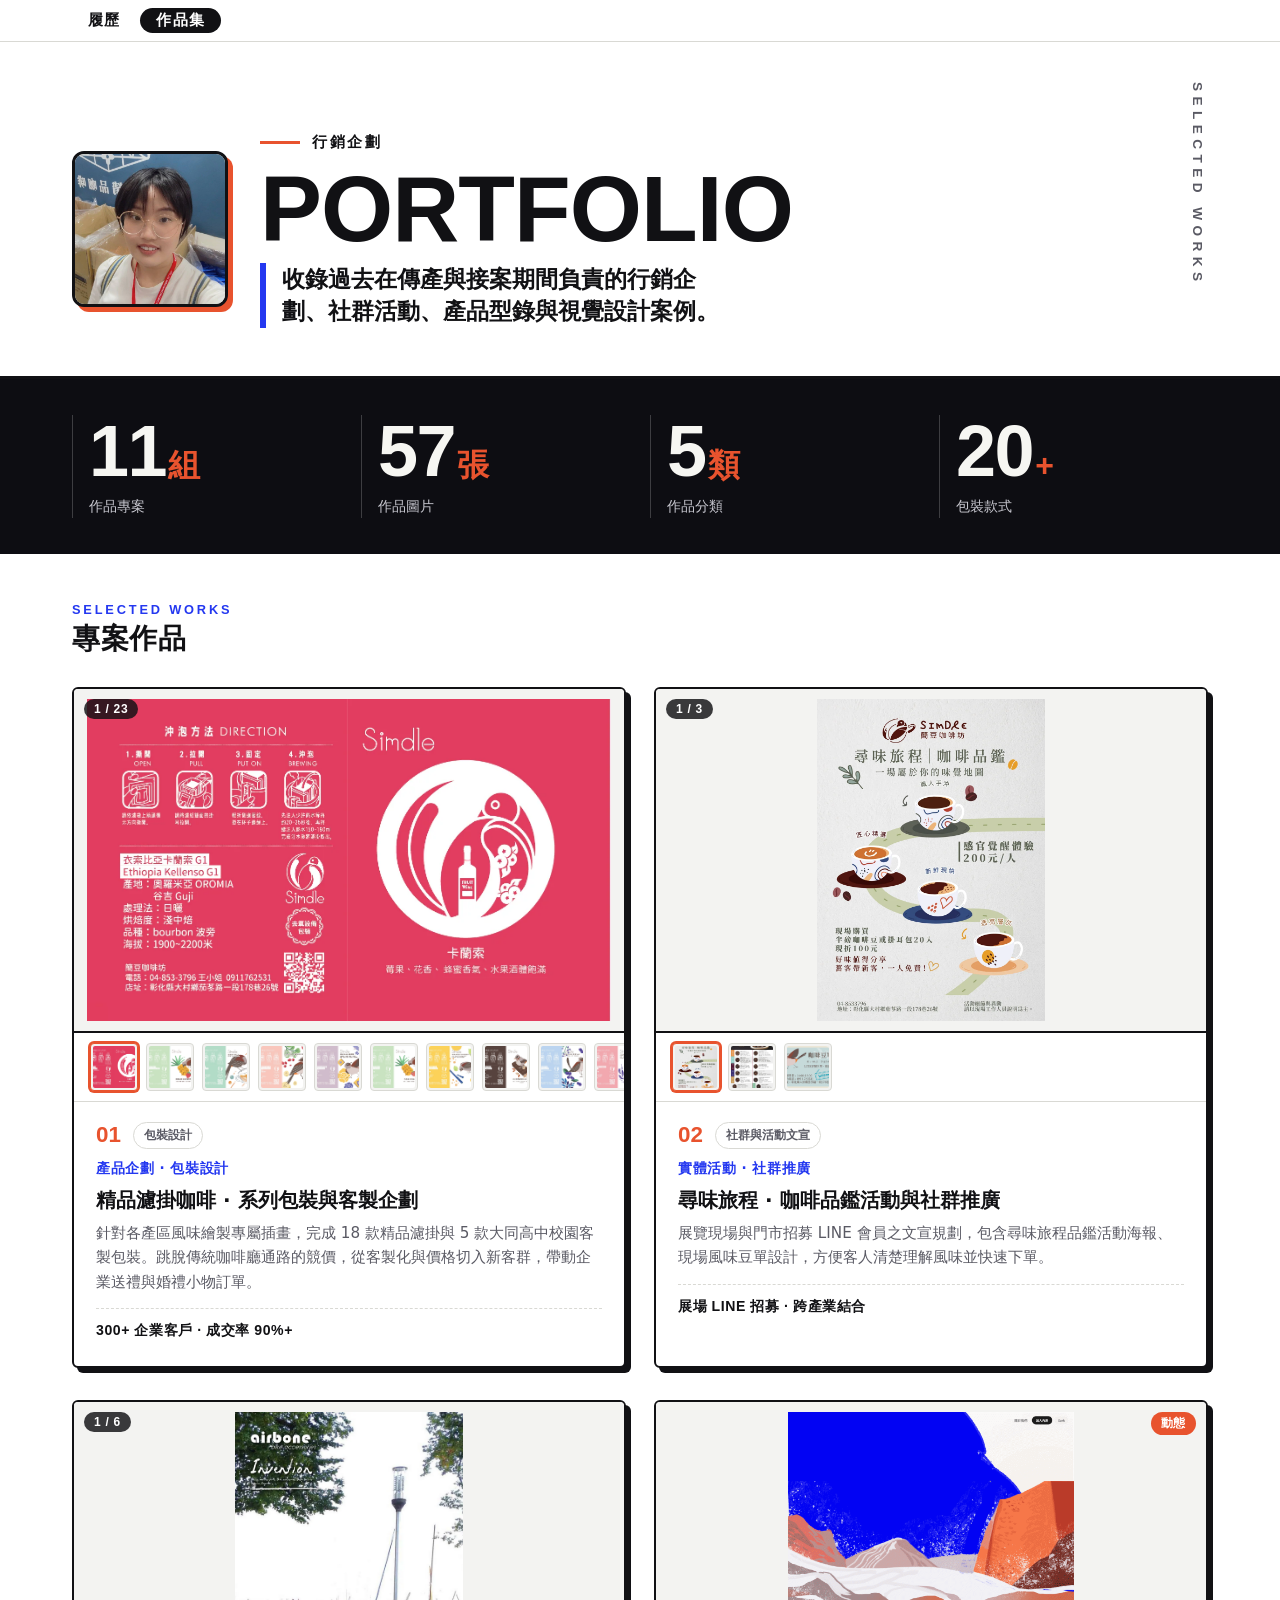
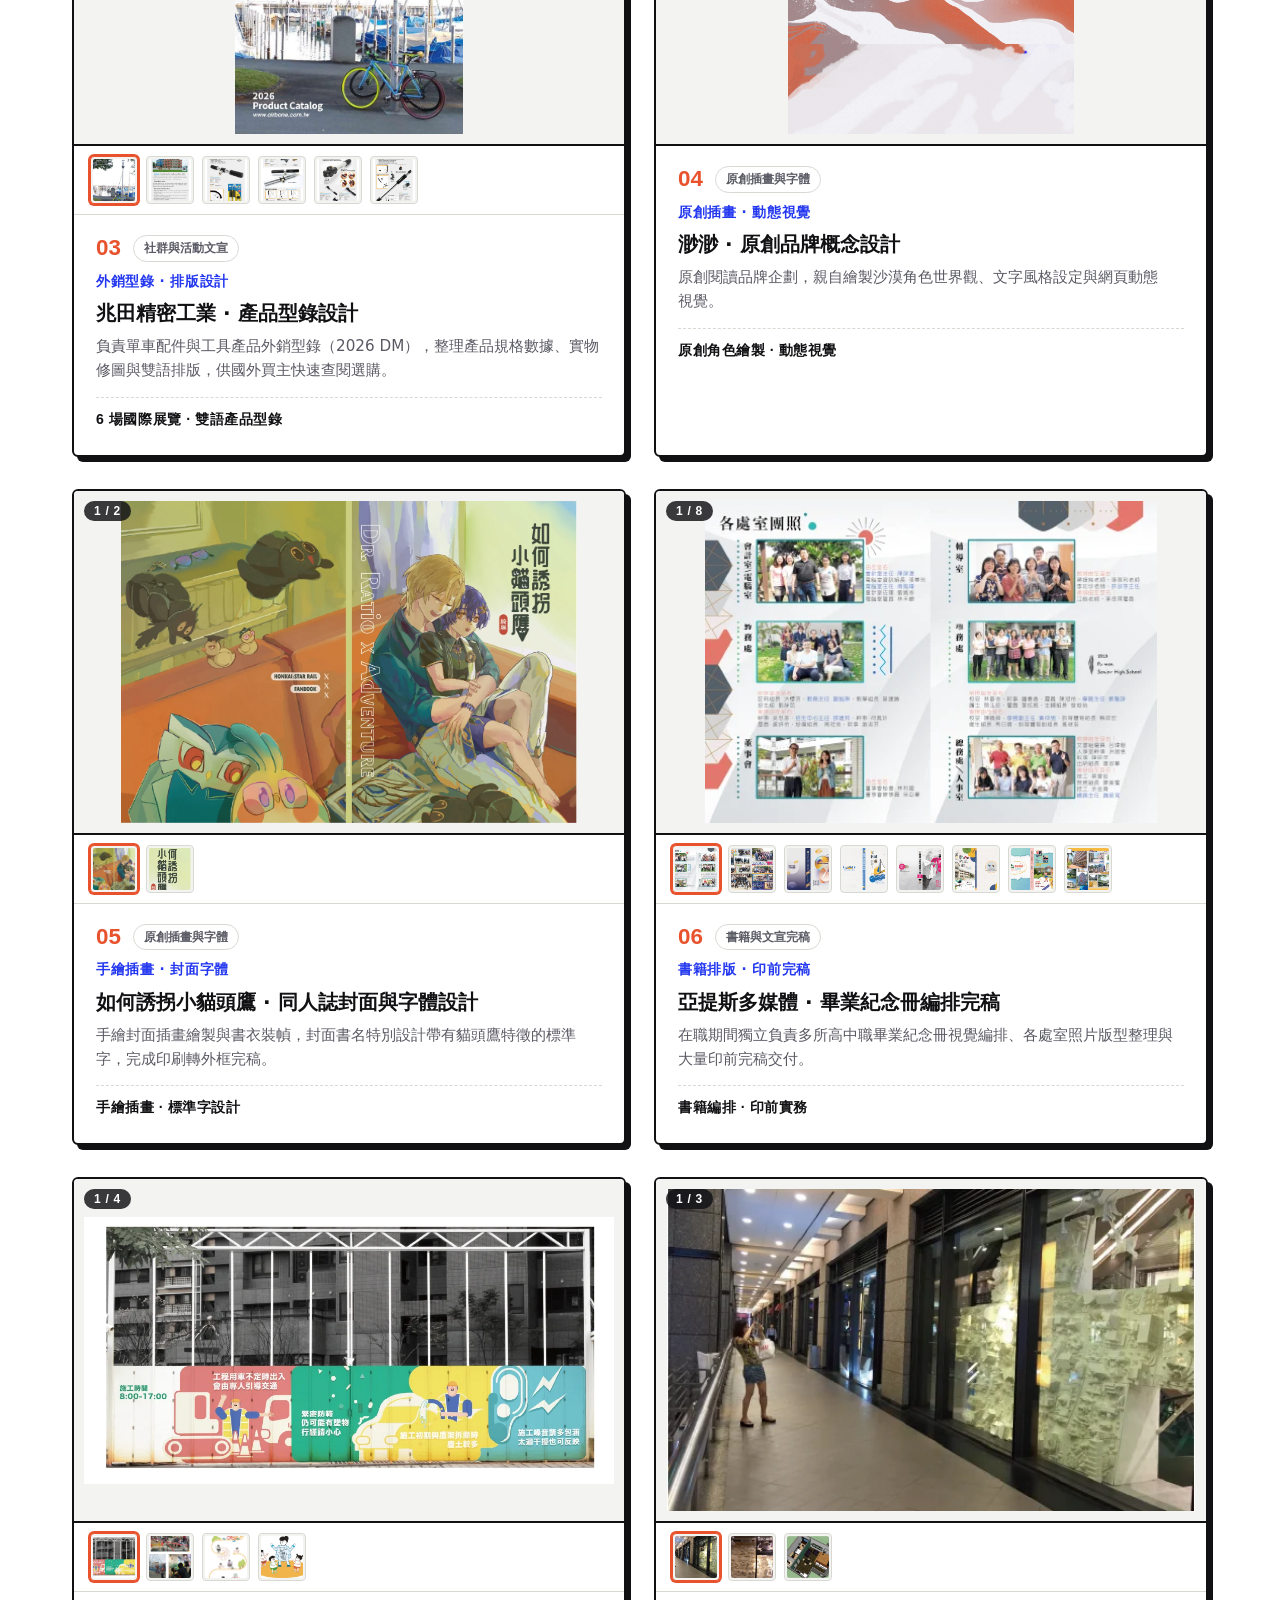
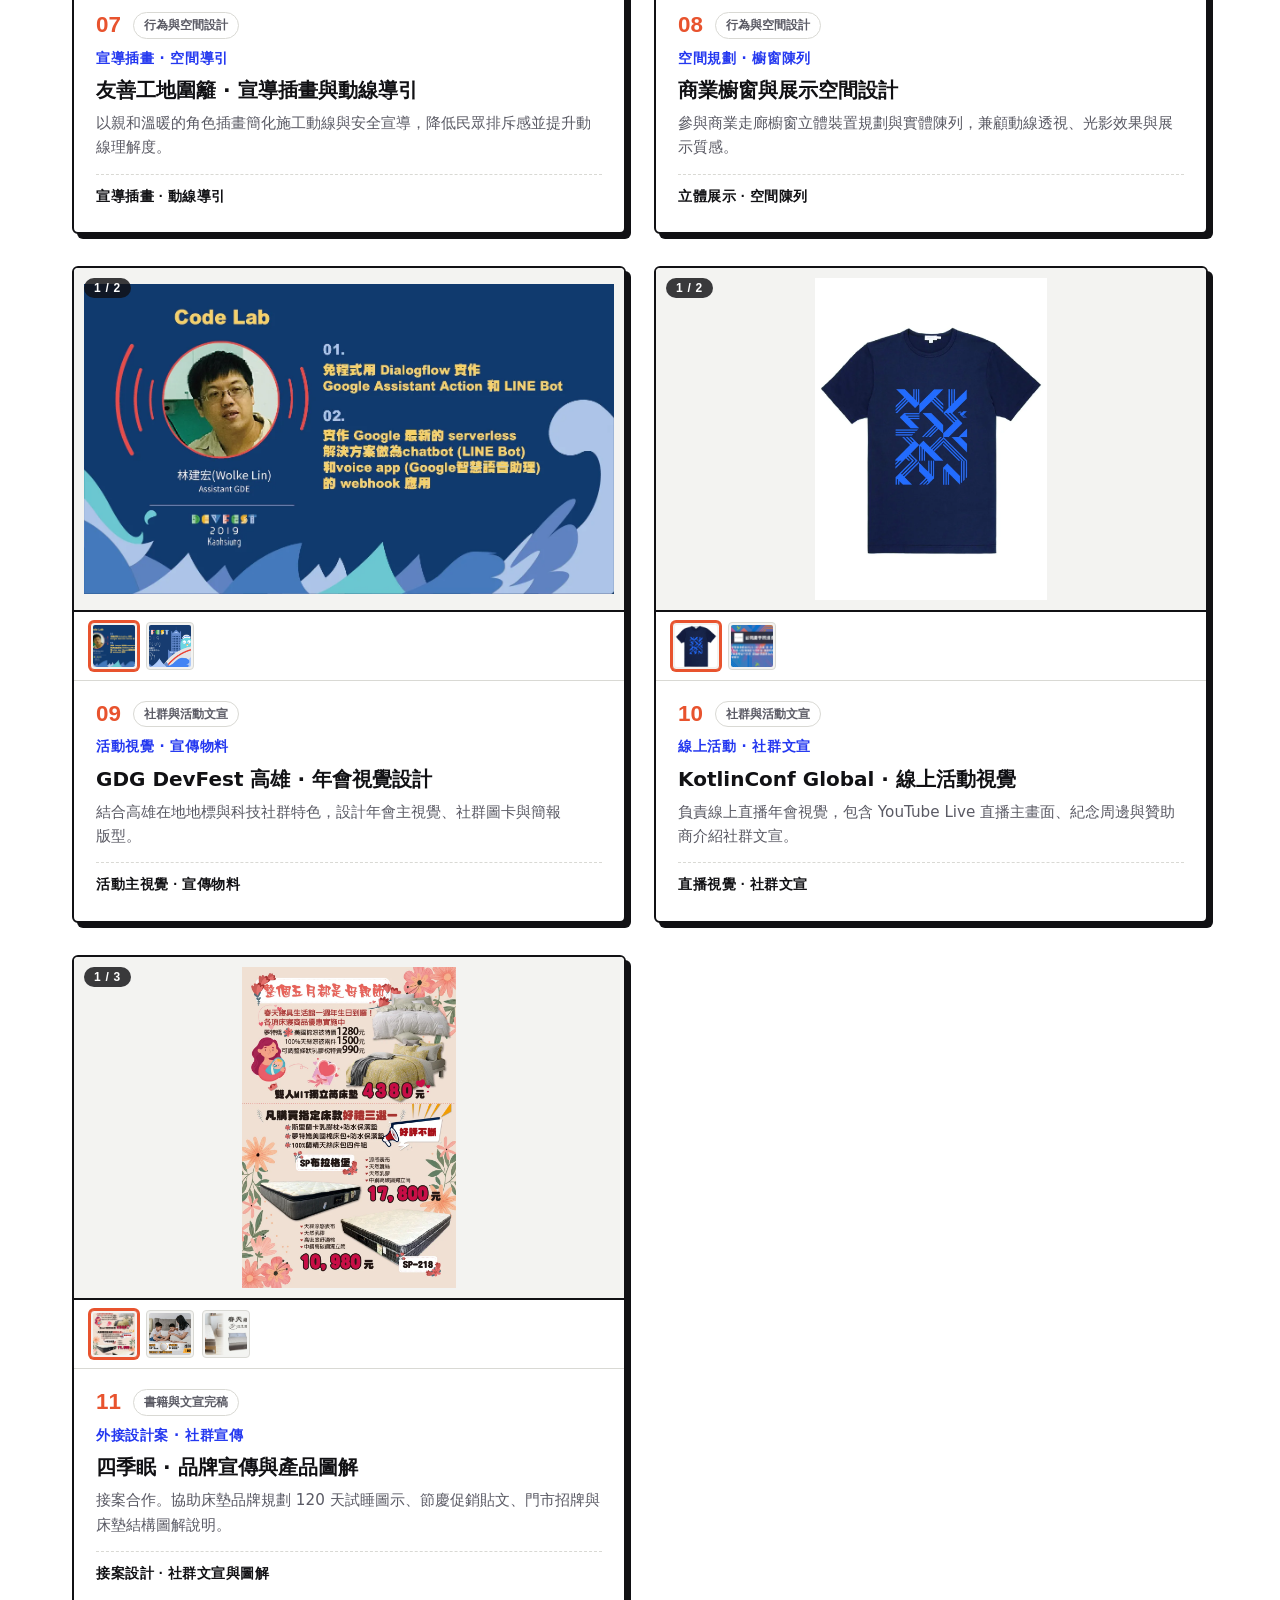
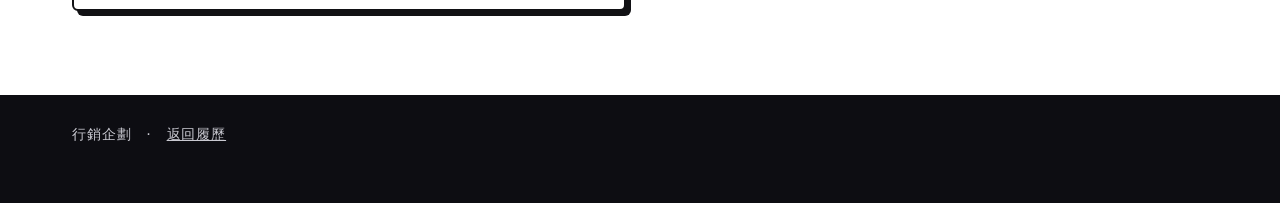
==== portfolio.html @ dc64e893 "feat: 2026 履歷與作品集完整版" ====
<!DOCTYPE html>
<html lang="zh-Hant">
<head>
  <meta charset="utf-8">
  <meta name="viewport" content="width=device-width, initial-scale=1, viewport-fit=cover">
  <title>黃于玲｜作品集 PORTFOLIO</title>
  <meta name="description" content="黃于玲作品集：整合商業企劃、社群行銷推廣與獨立視覺設計實戰案例。">
  <meta name="theme-color" content="#2438f0">
  <meta name="apple-mobile-web-app-capable" content="yes">
  <meta name="apple-mobile-web-app-status-bar-style" content="black-translucent">
  <link rel="stylesheet" href="assets/css/site.css?v=8">
  <link rel="stylesheet" href="assets/css/portfolio.css?v=8">
</head>
<body>
  <main id="app"></main>
  <noscript><p style="padding:24px">請開啟 JavaScript 以顯示作品集內容。</p></noscript>

  <script src="assets/js/content.js?v=8"></script>
  <script src="assets/js/qrcode.js?v=8"></script>
  <script src="assets/js/editor.js?v=8"></script>
  <script src="assets/js/portfolio.js?v=8"></script>
  <script>
    if ('serviceWorker' in navigator) {
      navigator.serviceWorker.register('./sw.js').then(reg => {
        reg.update();
      }).catch(() => {});
    }
  </script>
</body>
</html>
---- assets/css/site.css ----
/* ==========================================================
   履歷 / 作品集 共用樣式
   風格：雜誌式編排。白底與黑底交替、細線、窄體大字、直排標籤。
   主色 = 渺渺藍（--accent）；輔色 = 渺渺橘（--accent-2，只用在大字與色塊）
   ========================================================== */

:root {
  --accent: #2438f0;
  --accent-2: #e8532e;
  --ink: #111114;
  --paper: #ffffff;
  --paper-2: #f3f3f1;
  --muted: #5a5a64;
  --rule: #111114;
  --soft-rule: #d9d9d4;
  --dark: #0d0d12;
  --on-dark: #f6f6f2;
  --on-accent: #ffffff;

  --font-cjk: "PingFang TC", "Noto Sans TC", "Microsoft JhengHei", system-ui, sans-serif;
  --font-display: "Avenir Next Condensed", "Arial Narrow", "Roboto Condensed", "Helvetica Neue", Arial, sans-serif;

  --pad: clamp(20px, 5vw, 56px);
  --max: 1080px;
  --target-size: 24px;
  color-scheme: light dark;
}
@media (pointer: coarse) {
  :root { --target-size: 44px; }
}
:root[data-mode="dark"] {
  --ink: #f2f2ee;
  --paper: #0d0d12;
  --paper-2: #17171e;
  --muted: #a8a8b2;
  --rule: #f2f2ee;
  --soft-rule: #2c2c36;
  --dark: #050508;
  color-scheme: dark;
}
:root:not([data-mode="dark"]) { color-scheme: light; }

*, *::before, *::after { box-sizing: border-box; }
html { -webkit-text-size-adjust: 100%; text-size-adjust: 100%; }
body {
  margin: 0;
  background: var(--paper);
  color: var(--ink);
  font-family: var(--font-cjk);
  font-size: 1.0625rem;
  line-height: 1.65;
  overflow-wrap: anywhere;
  -webkit-font-smoothing: antialiased;
}
img, svg { max-inline-size: 100%; block-size: auto; display: block; }
h1, h2, h3, h4, p, ul, ol, dl, dd, figure { margin: 0; padding: 0; }
ul, ol { list-style: none; }
h1, h2, h3 { text-wrap: balance; }
p, li { text-wrap: pretty; }
a { color: inherit; }

:focus-visible { outline: 3px solid var(--accent-2); outline-offset: 3px; }

/* ---------- 頂部導覽 ---------- */
.topnav {
  position: sticky; top: 0; z-index: 20;
  display: flex; gap: 4px;
  padding: max(8px, env(safe-area-inset-top, 0px)) var(--pad) 8px;
  padding-left: max(var(--pad), env(safe-area-inset-left, 0px));
  background: color-mix(in srgb, var(--paper) 92%, transparent);
  border-bottom: 1px solid var(--soft-rule);
}
@supports (backdrop-filter: blur(8px)) or (-webkit-backdrop-filter: blur(8px)) {
  .topnav { -webkit-backdrop-filter: blur(14px); backdrop-filter: blur(14px); }
}
.topnav a {
  display: inline-flex; align-items: center;
  min-block-size: var(--target-size); padding: 0 16px;
  font-weight: 700; letter-spacing: .08em; font-size: .95rem;
  text-decoration: none; border-radius: 999px;
  transition: background-color .15s, color .15s, transform .1s;
}
.topnav a:hover { background: var(--paper-2); }
.topnav a:active { transform: scale(.97); }
.topnav a[aria-current="page"] { background: var(--ink); color: var(--paper); }

/* ---------- 區塊共用 ---------- */
.hero, .stats, .intro, .exp, .bottom, .foot {
  padding-inline: max(var(--pad), calc((100% - var(--max)) / 2));
}
h2 {
  font-size: 1.75rem; font-weight: 800; letter-spacing: .02em; line-height: 1.2;
  display: flex; flex-direction: column; gap: 4px;
}
h2 span {
  font-family: var(--font-display); font-size: .8rem; font-weight: 700;
  letter-spacing: .22em; color: var(--accent);
}
:root[data-mode="dark"] h2 span { color: #8c97ff; }
h2.sub { margin-top: 40px; }

/* ---------- Hero ---------- */
.hero {
  position: relative;
  display: grid; gap: 40px;
  padding-block: clamp(40px, 8vw, 88px) 48px;
  border-bottom: 3px solid var(--rule);
}
.hero .vert {
  position: absolute; top: 40px; right: max(var(--pad), calc((100% - var(--max)) / 2));
  writing-mode: vertical-rl;
  font-family: var(--font-display); font-weight: 700; letter-spacing: .4em; font-size: .85rem;
  color: var(--muted);
}
.hero-top {
  display: flex;
  align-items: center;
  gap: clamp(18px, 3.5vw, 32px);
}
.hero-main { min-inline-size: 0; }
.hero-photo {
  position: relative;
  flex: none;
  inline-size: clamp(96px, 19vw, 156px);
  aspect-ratio: 1 / 1;
  border-radius: 12px;
  overflow: hidden;
  border: 3px solid var(--rule);
  box-shadow: 5px 5px 0px var(--accent-2);
  background: var(--paper-2);
}
.hero-photo img {
  inline-size: 100%;
  block-size: 100%;
  object-fit: cover;
  object-position: center 20%;
  transition: transform 0.3s ease;
}
.hero-photo:hover img {
  transform: scale(1.03);
}
.photo-switch-btn {
  display: none;
}
.editing .photo-switch-btn {
  display: block;
  position: absolute;
  inset-block-end: 8px;
  inset-inline-start: 50%;
  transform: translateX(-50%);
  background: rgba(17, 17, 20, 0.85);
  color: #fff;
  border: 1px solid rgba(255, 255, 255, 0.5);
  border-radius: 999px;
  padding: 4px 12px;
  font-size: 0.75rem;
  font-weight: 700;
  cursor: pointer;
  white-space: nowrap;
  backdrop-filter: blur(4px);
  -webkit-backdrop-filter: blur(4px);
  z-index: 10;
}
.photo-switch-btn:hover {
  background: var(--accent);
}
.eyebrow { font-weight: 700; letter-spacing: .18em; font-size: .95rem; display: flex; align-items: center; gap: 12px; }
.eyebrow::before { content: ""; inline-size: 40px; block-size: 3px; background: var(--accent-2); }
.name {
  font-size: clamp(3.4rem, 9.5vw, 5.8rem);
  font-weight: 900; line-height: 1.05; letter-spacing: -.02em; padding-block: 6px 4px;
}
.tagline {
  font-size: clamp(1.15rem, 2.2vw, 1.45rem); font-weight: 700; line-height: 1.4;
  max-inline-size: 30ch; text-wrap: balance; border-inline-start: 6px solid var(--accent); padding-inline-start: 16px;
}
.hero-contact { display: flex; flex-wrap: wrap; gap: 24px; align-items: flex-start; }
.hero-contact dl { display: flex; flex-wrap: wrap; gap: 16px 36px; min-inline-size: 0; }
.hero-contact dl > div { display: grid; grid-template-columns: 4.5rem auto; gap: 12px; border-block-start: 1px solid var(--soft-rule); padding-block-start: 10px; }
.hero-contact dt { font-family: var(--font-display); letter-spacing: .15em; font-size: .85rem; font-weight: 700; color: var(--muted); padding-block-start: 3px; }
.hero-contact .break { font-size: .95rem; }
.qr { inline-size: 132px; flex: none; text-align: center; }
.qr-code { background: #fff; padding: 8px; border: 2px solid var(--rule); border-radius: 4px; color: #000; }
.qr-code svg { inline-size: 100%; }
.qr figcaption { margin-block-start: 6px; font-size: .85rem; font-weight: 700; letter-spacing: .1em; }

/* ---------- 數字帶 ---------- */
.stats { background: var(--dark); color: var(--on-dark); padding-block: 36px; }
.stats ul { display: grid; grid-template-columns: repeat(auto-fit, minmax(130px, 1fr)); gap: 28px 20px; }
.stats li { position: relative; border-inline-start: 1px solid #ffffff33; padding-inline-start: 16px; }
.num { display: flex; align-items: baseline; gap: 2px; font-family: var(--font-display); line-height: 1; }
.num b { font-size: clamp(3rem, 7vw, 4.5rem); font-weight: 700; letter-spacing: -.02em; }
.num i { font-style: normal; font-size: clamp(1.4rem, 3vw, 2rem); font-weight: 700; color: var(--accent-2); }
.lbl { display: block; margin-block-start: 8px; font-size: .9rem; color: #c9c9d1; }
.stats .add-btn { color: var(--on-dark); border-color: #ffffff66; }

/* ---------- 簡介 ---------- */
.intro { padding-block: 64px 24px; display: grid; gap: 28px; }
.intro-body { display: grid; gap: 28px; }
.lead { font-size: clamp(1.2rem, 2.6vw, 1.55rem); line-height: 1.6; font-weight: 600; max-inline-size: 42ch; }
.strengths { display: grid; border-block-start: 3px solid var(--rule); }
.strength { position: relative; display: grid; grid-template-columns: 56px 1fr; gap: 12px; padding-block: 20px; border-block-end: 1px solid var(--soft-rule); }
.idx { font-family: var(--font-display); font-weight: 700; font-size: 2rem; line-height: 1; color: var(--accent-2); }
.strength h3, .cases h4 { font-size: 1.15rem; font-weight: 800; margin-block-end: 4px; }
.strength p { color: var(--muted); max-inline-size: 60ch; }
.strength { align-content: start; }
@media (min-width: 720px) {
  .strengths { grid-template-columns: repeat(3, 1fr); column-gap: 28px; border-block-start: 0; }
  .strength { grid-template-columns: 1fr; border-block-start: 3px solid var(--rule); border-block-end: 0; padding-block-start: 16px; }
}

/* ---------- 工作經歷 ---------- */
.exp { padding-block: 56px; display: grid; gap: 32px; }
.featured {
  position: relative; container: featured / inline-size;
  background: var(--accent); color: var(--on-accent);
  padding: clamp(24px, 4vw, 44px); border-radius: 4px; display: grid; gap: 22px;
}
.badge {
  justify-self: start; background: #fff; color: #1a2bc4;
  font-weight: 800; font-size: .85rem; letter-spacing: .14em; padding: 4px 14px; border-radius: 999px;
}
.feat-head { display: flex; flex-wrap: wrap; justify-content: space-between; gap: 8px 24px; align-items: baseline; }
.featured h3 { font-size: clamp(1.5rem, 3.4vw, 2.1rem); font-weight: 900; line-height: 1.2; }
.featured .role { font-weight: 600; color: var(--on-accent); opacity: .92; }
.featured .period { font-family: var(--font-display); font-weight: 700; letter-spacing: .06em; font-size: 1.1rem; color: var(--on-accent); }
.result { font-size: 1.15rem; font-weight: 700; line-height: 1.55; padding-block: 14px; border-block: 1px solid #ffffff55; max-inline-size: 48ch; }
.cases { display: grid; gap: 18px 32px; }
.cases li { position: relative; display: grid; grid-template-columns: 40px 1fr; gap: 12px; }
.cases .idx { color: #ffffffb3; font-size: 1.5rem; }
.cases p { opacity: .95; }
@container featured (min-width: 620px) { .cases { grid-template-columns: 1fr 1fr; } }
.feat-link {
  justify-self: start; display: inline-flex; align-items: center; min-block-size: var(--target-size);
  padding: 0 20px; background: #fff; color: #1a2bc4; font-weight: 800; text-decoration: none; border-radius: 999px;
  transition: transform .1s, box-shadow .15s;
}
.feat-link:hover { box-shadow: 0 4px 0 var(--accent-2); }
.feat-link:active { transform: translateY(1px) scale(.98); }

.jobs { display: grid; }
.job {
  position: relative; display: grid; gap: 12px; padding-block: 24px;
  border-block-start: 1px solid var(--soft-rule);
}
.job:first-child { border-block-start: 3px solid var(--rule); }
.job header { display: grid; gap: 4px; }
.job h3 { font-size: 1.2rem; font-weight: 800; }
.role { color: var(--muted); font-weight: 600; }
.period { font-family: var(--font-display); font-weight: 700; letter-spacing: .05em; color: var(--muted); }
.job-body ul { display: grid; gap: 8px; }
.job-body li { position: relative; padding-inline-start: 1.2em; }
.job-body li::before { content: ""; position: absolute; inset-inline-start: 0; inset-block-start: .72em; inline-size: .55em; block-size: 3px; background: var(--accent-2); }
@media (min-width: 640px) {
  .job { grid-template-columns: 190px 1fr; gap: 28px; }
  .job header { grid-template-columns: 1fr; }
  .job header { display: flex; flex-direction: column-reverse; gap: 8px; justify-content: flex-end; align-self: start; }
}

/* ---------- 技能 / 學歷 ---------- */
.bottom { padding-block: 24px 72px; display: grid; gap: 48px; }
@media (min-width: 720px) { .bottom { grid-template-columns: 1.4fr 1fr; gap: 56px; } }
.skills { display: grid; gap: 22px; align-content: start; }
.skill-group { position: relative; display: grid; gap: 10px; padding-block-start: 14px; border-block-start: 1px solid var(--soft-rule); }
.skills h2 { margin-block-end: 6px; }
.skill-group h4 { font-size: 1rem; font-weight: 800; }
.chips { display: flex; flex-wrap: wrap; gap: 8px; }
.chips li { position: relative; padding: 4px 14px; border: 1.5px solid var(--ink); border-radius: 999px; font-size: .95rem; }
.edu li { position: relative; padding-block: 14px; border-block-start: 1px solid var(--soft-rule); }
.strong { font-weight: 800; }
.muted { color: var(--muted); font-family: var(--font-display); letter-spacing: .05em; }
.certs { display: grid; gap: 4px; margin-block-start: 8px; }
.certs li { position: relative; padding-block: 8px; border-block-start: 1px solid var(--soft-rule); }
.side { display: grid; align-content: start; }
.side h2 + ul, .side h2 + * { margin-block-start: 12px; }

.foot { padding-block: 28px 56px; background: var(--dark); color: #c9c9d1; font-size: .9rem; letter-spacing: .06em; }

/* ==========================================================
   編輯模式（僅在 ?edit 且按下「編輯」後出現）
   ========================================================== */
.ctl, .add-btn { display: none; }
.editing .ctl { display: inline-flex; gap: 4px; position: absolute; inset-block-start: 4px; inset-inline-end: 4px; z-index: 5; }
.editing .chips .ctl, .editing .certs .ctl, .editing .job-body .ctl { position: static; margin-inline-start: 6px; vertical-align: middle; }
.editing .add-btn {
  display: inline-flex; align-items: center; justify-content: center; margin-block-start: 10px;
  min-block-size: var(--target-size); padding: 0 16px;
  font: inherit; font-weight: 700; font-size: .9rem; color: var(--accent); background: transparent;
  border: 2px dashed currentColor; border-radius: 999px; cursor: pointer;
}
.ctl button {
  min-inline-size: var(--target-size); min-block-size: var(--target-size);
  font: inherit; font-size: .9rem; cursor: pointer;
  border: 1px solid var(--soft-rule); background: var(--paper); color: var(--ink); border-radius: 8px;
}
.ctl button.danger { color: #b3261e; }
.featured .ctl button, .featured .add-btn { color: var(--ink); background: #fff; border-color: #fff; }
.editing [data-path] { outline: 1px dashed color-mix(in srgb, var(--accent-2) 70%, transparent); outline-offset: 2px; cursor: text; border-radius: 2px; }
.editing [data-path]:focus { outline: 2px solid var(--accent-2); background: color-mix(in srgb, var(--accent-2) 12%, transparent); }
.editing .featured [data-path]:focus { background: #ffffff33; outline-color: #fff; }

.edit-bar {
  position: fixed; z-index: 50;
  inset-block-start: max(10px, env(safe-area-inset-top, 0px));
  inset-inline-end: max(10px, env(safe-area-inset-right, 0px));
  display: grid; justify-items: end; gap: 8px; font-family: var(--font-cjk);
}
.edit-bar button, .eb-color {
  min-block-size: var(--target-size); min-inline-size: var(--target-size);
  padding: 0 14px; font: inherit; font-weight: 700; font-size: .9rem; cursor: pointer;
  background: var(--paper); color: var(--ink); border: 1.5px solid var(--ink); border-radius: 999px;
}
.edit-bar button:disabled { opacity: .35; cursor: default; }
.edit-bar .eb-main { background: var(--ink); color: var(--paper); box-shadow: 0 4px 16px #0003; }
.eb-tools {
  display: flex; flex-wrap: wrap; justify-content: flex-end; gap: 6px; max-inline-size: min(92vw, 520px);
  padding: 8px; background: var(--paper); border: 1.5px solid var(--ink); border-radius: 18px; box-shadow: 0 8px 28px #0003;
}
.eb-tools[hidden], .eb-note[hidden] { display: none; }
.eb-color { display: inline-flex; align-items: center; gap: 6px; }
.eb-color input { inline-size: 32px; block-size: 28px; padding: 0; border: 0; background: none; }
.eb-note { max-inline-size: 280px; font-size: .75rem; line-height: 1.4; color: var(--muted); background: var(--paper); padding: 6px 10px; border-radius: 10px; text-align: end; }

@media (prefers-reduced-motion: reduce) {
  * { transition: none !important; animation: none !important; }
}

/* ---------- 列印（A4 履歷） ---------- */
@media print {
  @page { size: A4; margin: 10mm; }
  :root { --max: 100%; --pad: 0px; }
  body { font-size: 10pt; line-height: 1.5; -webkit-print-color-adjust: exact; print-color-adjust: exact; }
  .topnav, .edit-bar, .add-btn, .ctl, .vert, .feat-link { display: none !important; }
  .hero { padding-block: 0 14px; gap: 14px; }
  .name { font-size: 54pt; }
  .stats { padding-block: 14px; }
  .num b { font-size: 26pt; }
  .intro, .exp, .bottom { padding-block: 16px 0; }
  .featured, .job, .strength, .skill-group { break-inside: avoid; }
  .foot { display: none; }
}
---- assets/css/portfolio.css ----
/* ==========================================================
   作品集頁樣式（沿用 site.css 雜誌編排語彙）
   ========================================================== */

:root {
  --max: 1200px;
  --pad: clamp(28px, 6vw, 72px);
}

.name.latin {
  font-family: var(--font-display);
  letter-spacing: -.01em;
}

/* ---------- 作品清單與網格 ---------- */
.p-wrap {
  padding-inline: max(var(--pad), calc((100% - var(--max)) / 2));
  padding-block: 48px 84px;
  display: grid;
  gap: 32px;
}
.p-grid {
  display: grid;
  grid-template-columns: 1fr;
  gap: 32px 28px;
}
@media (min-width: 768px) {
  .p-grid {
    grid-template-columns: repeat(2, 1fr);
  }
}

.p-card {
  position: relative;
  display: flex;
  flex-direction: column;
  background: var(--paper);
  border: 2px solid var(--rule);
  border-radius: 6px;
  overflow: hidden;
  box-shadow: 5px 5px 0 var(--rule);
  transition: transform .15s, box-shadow .15s;
}
.p-card:hover {
  transform: translateY(-2px);
  box-shadow: 6px 7px 0 var(--accent-2);
}

/* 固定比例舞台：不裁切、切換不同尺寸圖片也不會忽大忽小 */
.stage {
  position: relative;
  display: block;
  inline-size: 100%;
  aspect-ratio: 16 / 10;
  padding: 10px;
  border: 0;
  border-bottom: 2px solid var(--rule);
  background: var(--paper-2);
  cursor: zoom-in;
  overflow: hidden;
}
.stage img {
  inline-size: 100%;
  block-size: 100%;
  object-fit: contain;
  object-position: center;
  margin-inline: auto;
}
.stage-badge,
.stage-count {
  position: absolute;
  font-size: .75rem;
  font-weight: 800;
  letter-spacing: .06em;
  padding: 3px 10px;
  border-radius: 999px;
  background: rgba(17, 17, 20, .82);
  color: #fff;
}
.stage-badge { inset-block-start: 10px; inset-inline-end: 10px; background: var(--accent-2); }
.stage-count { inset-block-start: 10px; inset-inline-start: 10px; font-family: var(--font-display); }

/* 縮圖切換列 */
.thumbs {
  display: flex;
  gap: 8px;
  overflow-x: auto;
  padding: 10px 16px;
  background: var(--paper);
  border-bottom: 1px solid var(--soft-rule);
  scrollbar-width: thin;
}
.thumb {
  flex: none;
  inline-size: 48px;
  block-size: 48px;
  padding: 2px;
  border: 1.5px solid var(--soft-rule);
  border-radius: 4px;
  background: var(--paper-2);
  cursor: pointer;
  transition: border-color .15s, transform .1s;
}
.thumb:hover { border-color: var(--accent); transform: translateY(-1px); }
.thumb[aria-pressed="true"] {
  border-color: var(--accent-2);
  box-shadow: 0 0 0 2px var(--accent-2);
}
.thumb img {
  inline-size: 100%;
  block-size: 100%;
  object-fit: cover;
  border-radius: 2px;
}

/* 卡片文字內容 */
.p-body {
  padding: 20px 22px 24px;
  display: grid;
  gap: 8px;
  align-content: start;
  flex: 1;
}
.p-top {
  display: flex;
  flex-wrap: wrap;
  align-items: center;
  gap: 8px;
}
.p-top .idx { font-size: 1.4rem; margin-inline-end: 4px; }
.chip {
  font-size: .78rem;
  font-weight: 700;
  padding: 2px 10px;
  border: 1px solid var(--soft-rule);
  border-radius: 999px;
  color: var(--muted);
}
.chip-hot {
  background: var(--accent);
  border-color: var(--accent);
  color: var(--on-accent);
}
.p-tag {
  font-size: .85rem;
  font-weight: 800;
  color: var(--accent);
  letter-spacing: .04em;
}
:root[data-mode="dark"] .p-tag { color: #8c97ff; }
.p-title {
  font-size: 1.25rem;
  font-weight: 900;
  line-height: 1.3;
}
.p-desc {
  font-size: .95rem;
  color: var(--muted);
  line-height: 1.6;
}
.p-metrics {
  margin-block-start: 6px;
  padding-block-start: 10px;
  border-block-start: 1px dashed var(--soft-rule);
  font-family: var(--font-display);
  font-size: .88rem;
  font-weight: 700;
  letter-spacing: .04em;
  color: var(--ink);
}

/* ---------- 放大檢視燈箱 ---------- */
dialog.lb {
  margin: auto;
  padding: 0;
  border: 0;
  inline-size: fit-content;
  max-inline-size: min(94vw, 1020px);
  max-block-size: 92dvh;
  background: #111116;
  color: #f6f6f2;
  border-radius: 12px;
  overflow: hidden;
  box-shadow: 0 20px 60px rgba(0, 0, 0, .85);
}
dialog.lb::backdrop {
  background: rgba(10, 10, 14, .85);
  -webkit-backdrop-filter: blur(8px);
  backdrop-filter: blur(8px);
}
dialog.lb figure {
  display: flex;
  flex-direction: column;
  align-items: center;
  justify-content: center;
  inline-size: fit-content;
  max-inline-size: 100%;
  padding: 18px 48px 14px;
  gap: 10px;
  box-sizing: border-box;
  margin: 0;
}
dialog.lb .lb-view {
  display: flex;
  align-items: center;
  justify-content: center;
  max-block-size: min(80dvh, 780px);
  max-inline-size: min(86vw, 920px);
}
dialog.lb img {
  max-inline-size: 100%;
  max-block-size: min(80dvh, 780px);
  inline-size: auto;
  block-size: auto;
  object-fit: contain;
  border-radius: 4px;
}
dialog.lb figcaption {
  font-size: .92rem;
  color: #d0d0d8;
  text-align: center;
  line-height: 1.4;
}
.lb-close,
.lb-nav {
  position: absolute;
  z-index: 5;
  min-inline-size: 40px;
  min-block-size: 40px;
  border: 1px solid #ffffff33;
  border-radius: 999px;
  background: rgba(17, 17, 20, .82);
  color: #fff;
  font-size: 1.3rem;
  line-height: 1;
  cursor: pointer;
  display: grid;
  place-items: center;
}
.lb-close { top: 10px; right: 10px; font-size: 1.05rem; }
.lb-nav { top: 50%; transform: translateY(-50%); }
.lb-prev { left: 8px; }
.lb-next { right: 8px; }
dialog.lb.single .lb-nav { display: none; }

@media (max-width: 560px) {
  dialog.lb figure { padding: 44px 12px 16px; }
  .lb-nav { top: auto; bottom: 10px; transform: none; }
}
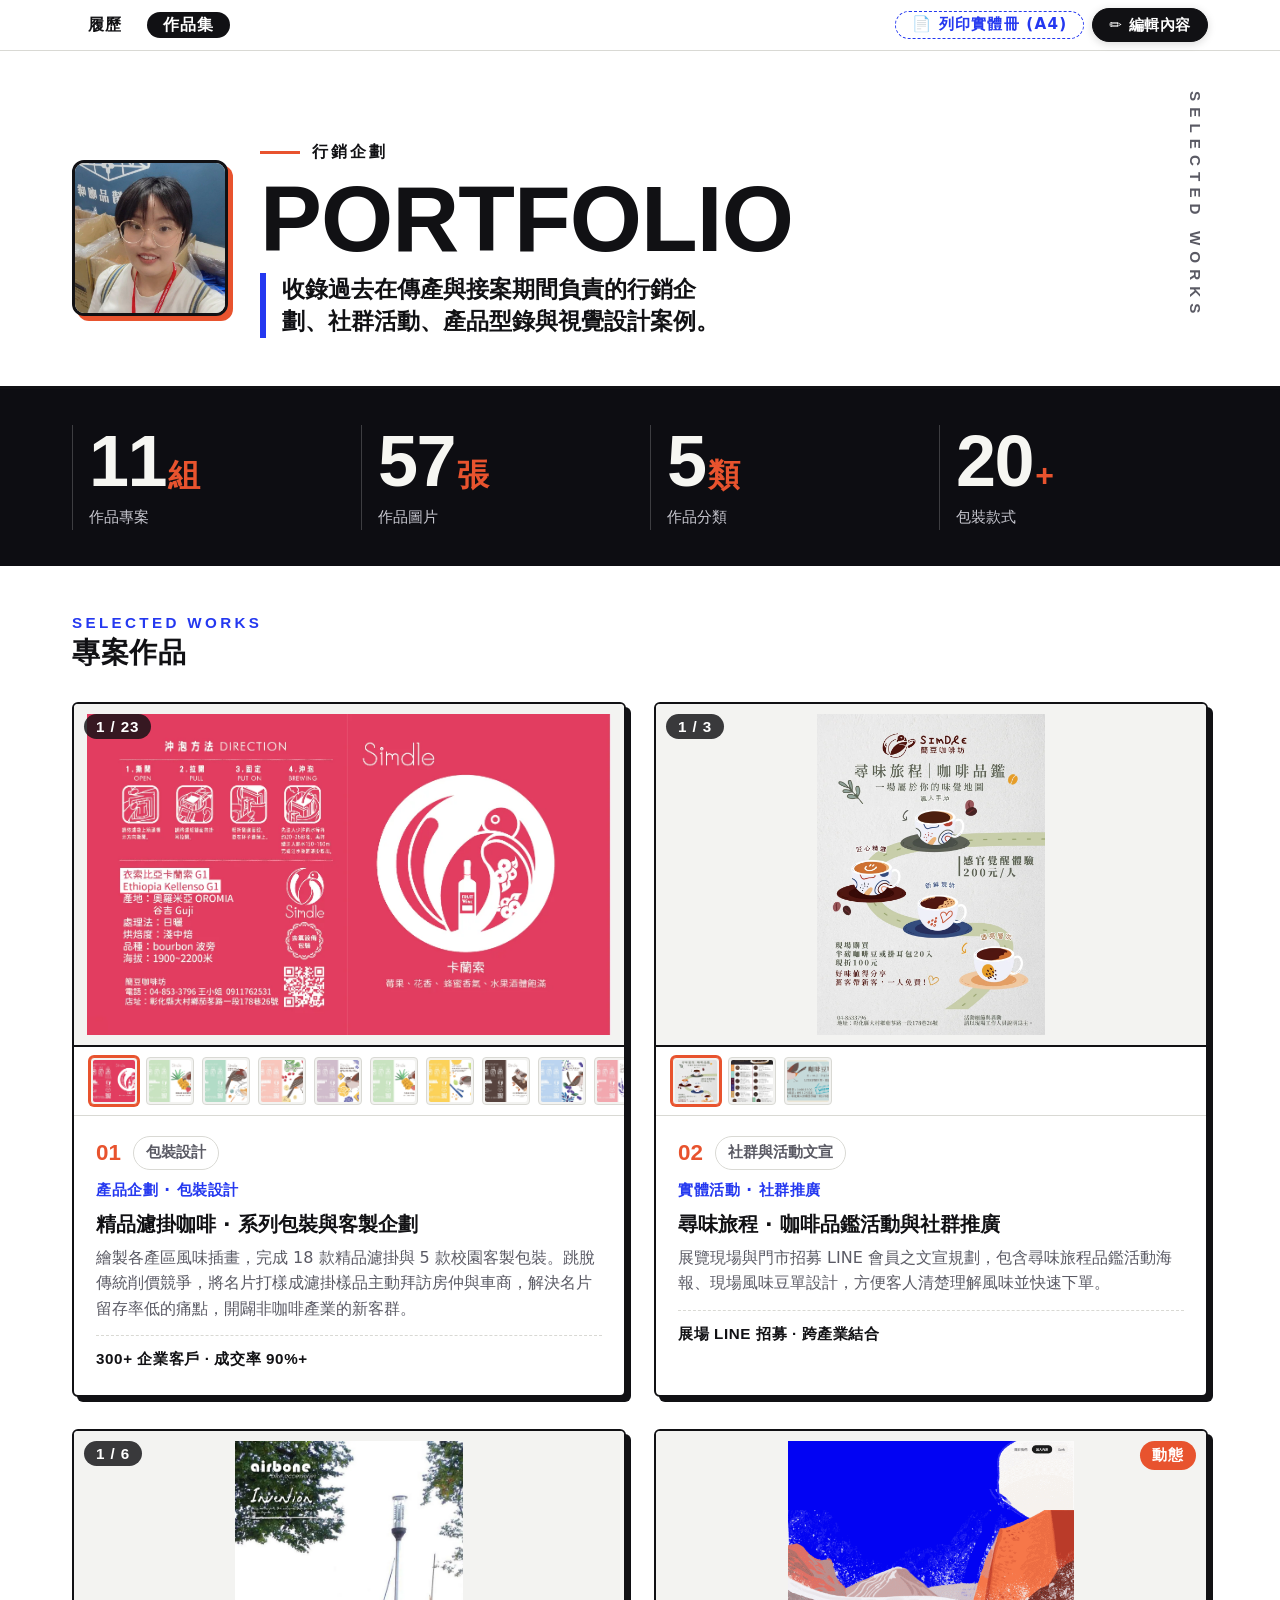
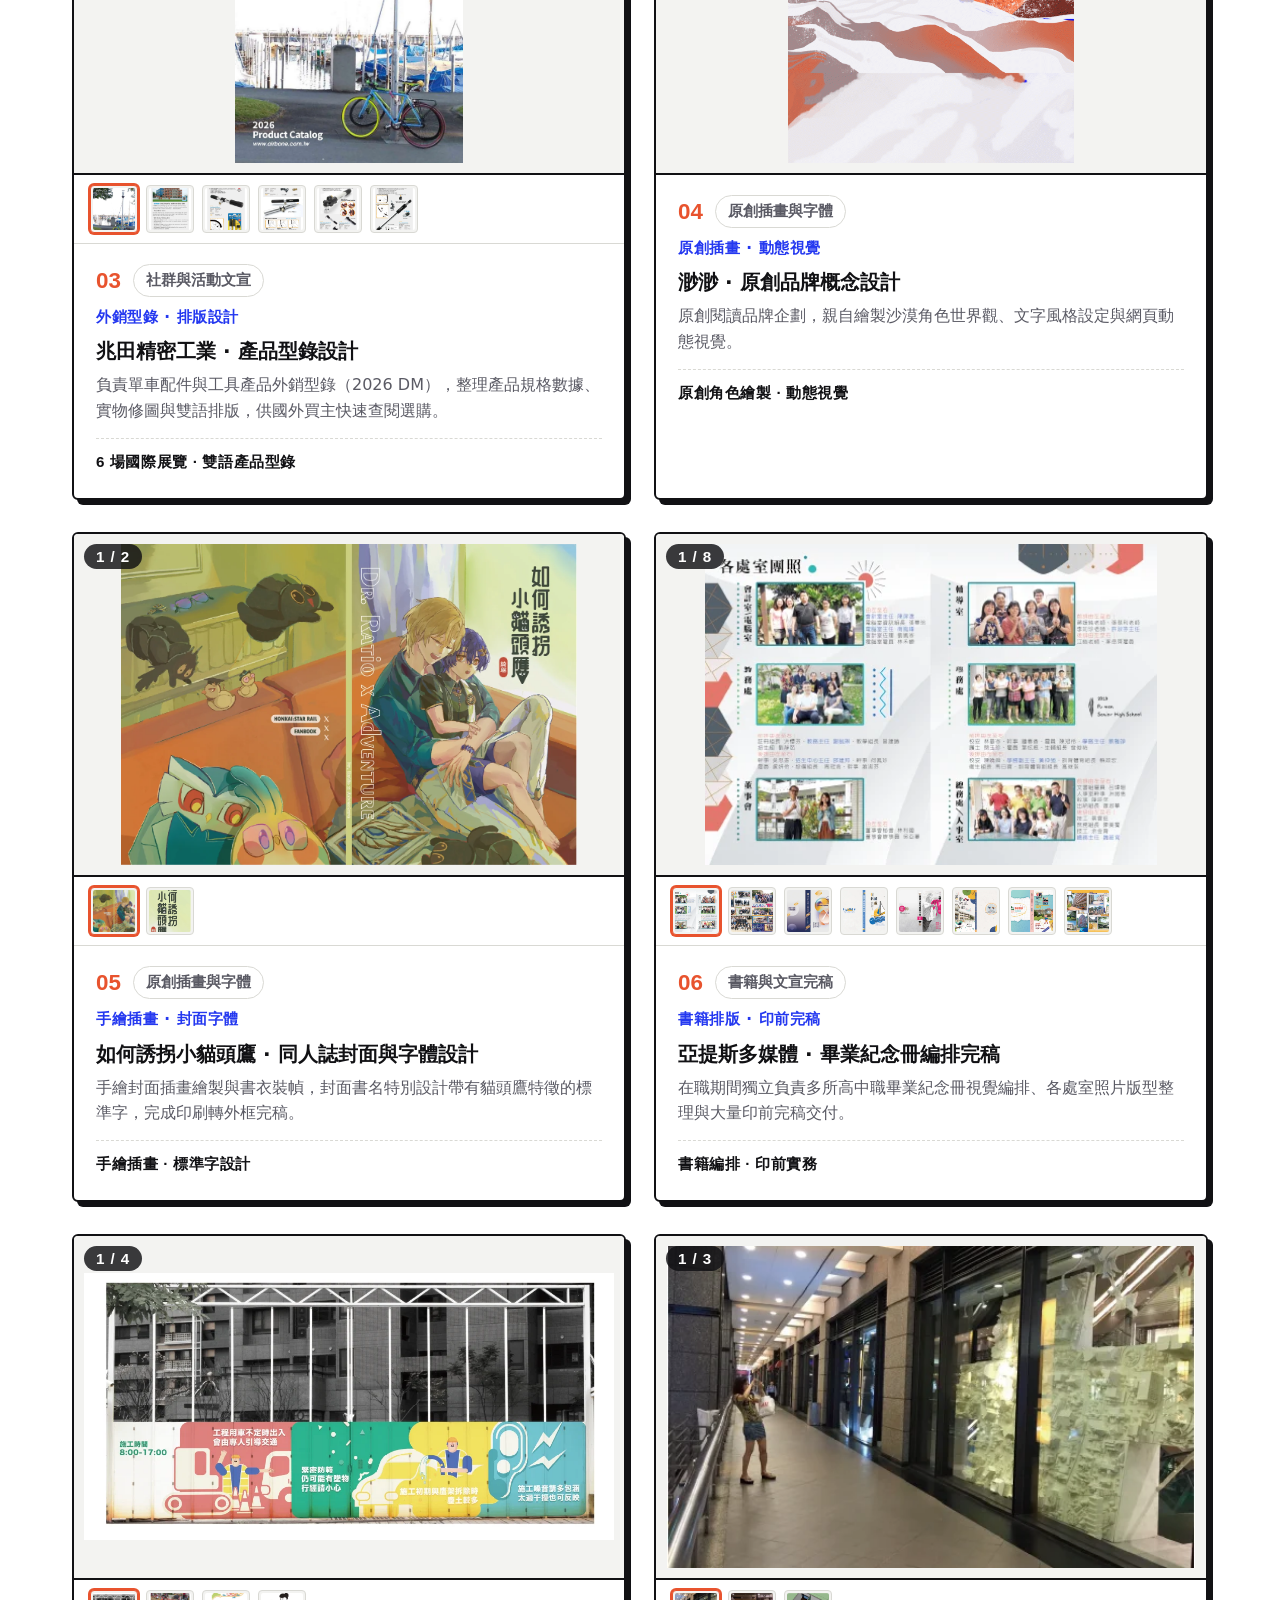
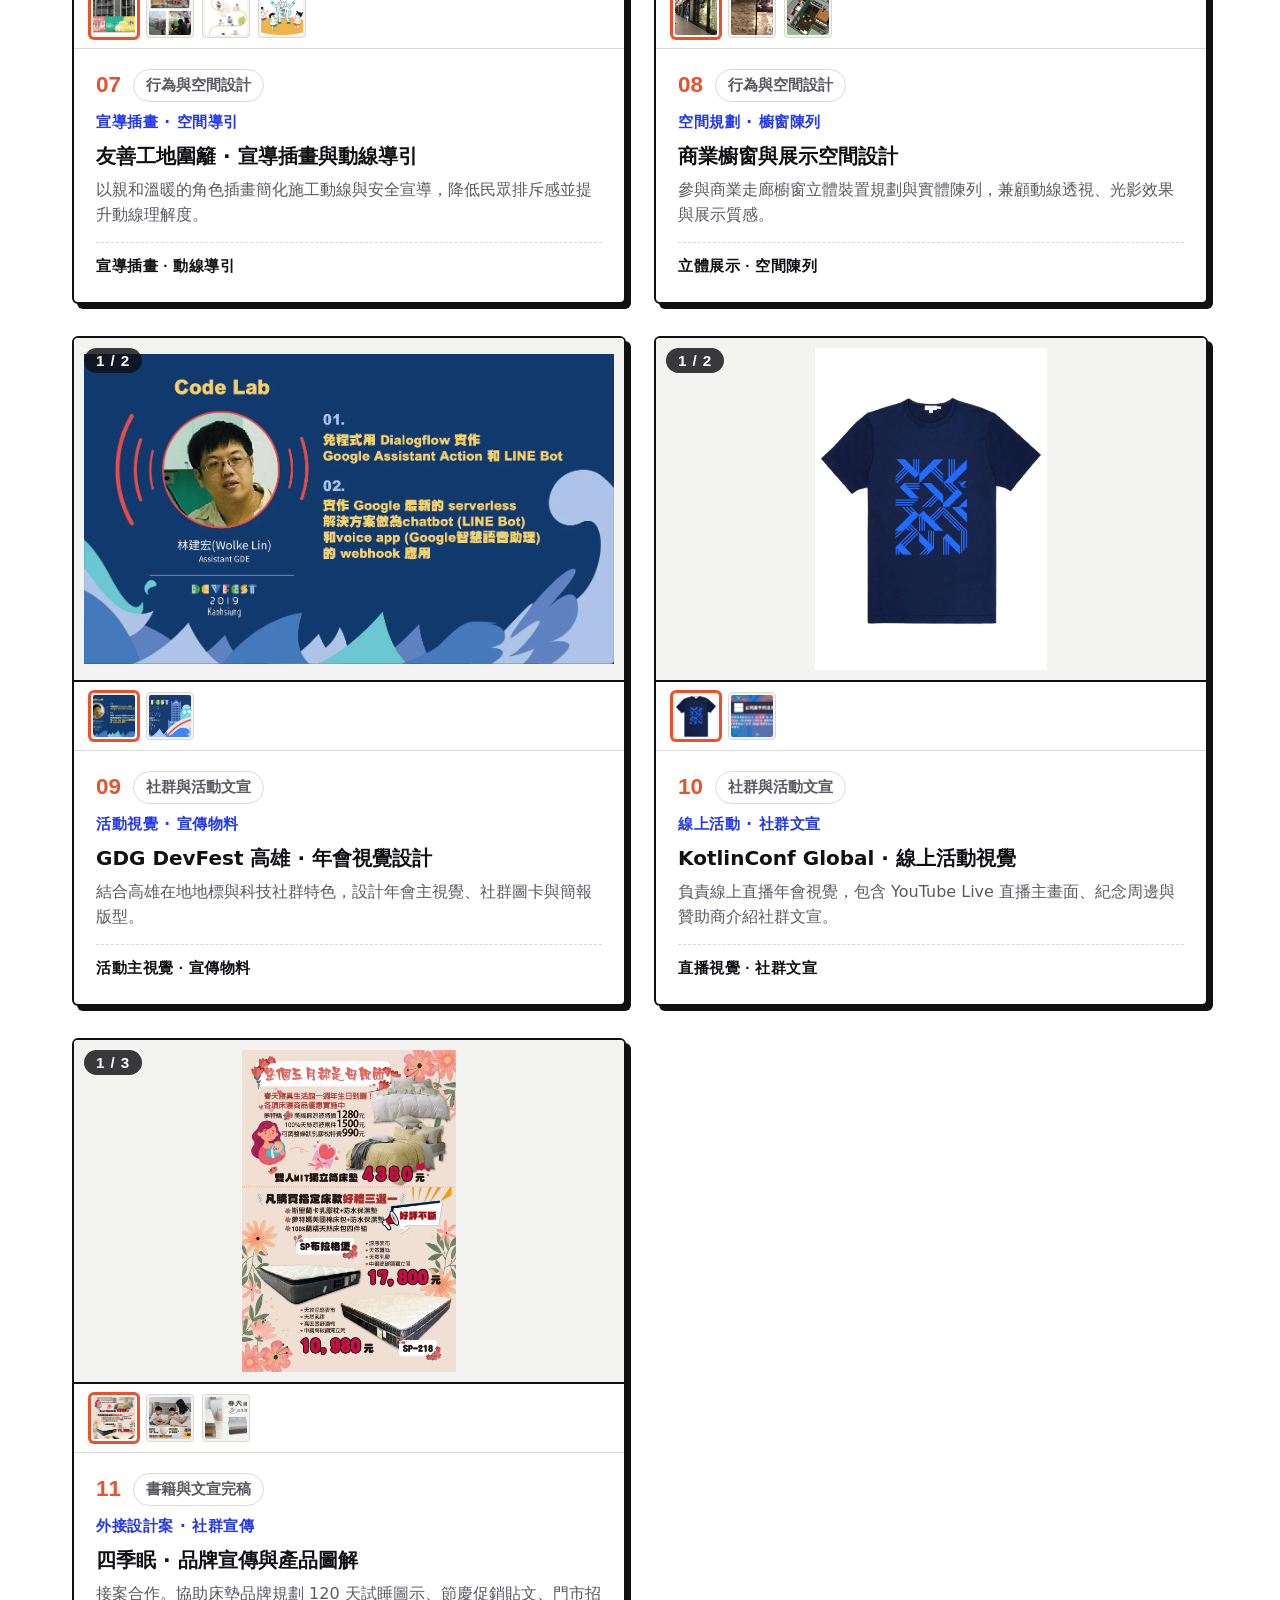
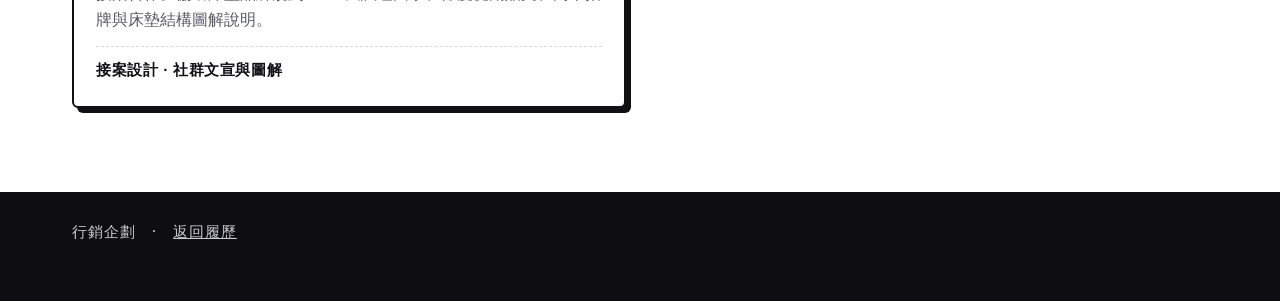
==== commit d8c75deb: "Update resume content: sincere tone, remove location, minimum 11pt font, add topnav edit button, and" ====
--- a/portfolio.html
+++ b/portfolio.html
@@ -8,17 +8,17 @@
   <meta name="theme-color" content="#2438f0">
   <meta name="apple-mobile-web-app-capable" content="yes">
   <meta name="apple-mobile-web-app-status-bar-style" content="black-translucent">
-  <link rel="stylesheet" href="assets/css/site.css?v=8">
-  <link rel="stylesheet" href="assets/css/portfolio.css?v=8">
+  <link rel="stylesheet" href="assets/css/site.css?v=12">
+  <link rel="stylesheet" href="assets/css/portfolio.css?v=12">
 </head>
 <body>
   <main id="app"></main>
   <noscript><p style="padding:24px">請開啟 JavaScript 以顯示作品集內容。</p></noscript>
 
-  <script src="assets/js/content.js?v=8"></script>
-  <script src="assets/js/qrcode.js?v=8"></script>
-  <script src="assets/js/editor.js?v=8"></script>
-  <script src="assets/js/portfolio.js?v=8"></script>
+  <script src="assets/js/content.js?v=12"></script>
+  <script src="assets/js/qrcode.js?v=12"></script>
+  <script src="assets/js/editor.js?v=12"></script>
+  <script src="assets/js/portfolio.js?v=12"></script>
   <script>
     if ('serviceWorker' in navigator) {
       navigator.serviceWorker.register('./sw.js').then(reg => {
--- a/assets/css/site.css
+++ b/assets/css/site.css
@@ -64,7 +64,7 @@
 /* ---------- 頂部導覽 ---------- */
 .topnav {
   position: sticky; top: 0; z-index: 20;
-  display: flex; gap: 4px;
+  display: flex; align-items: center; gap: 8px;
   padding: max(8px, env(safe-area-inset-top, 0px)) var(--pad) 8px;
   padding-left: max(var(--pad), env(safe-area-inset-left, 0px));
   background: color-mix(in srgb, var(--paper) 92%, transparent);
@@ -76,13 +76,54 @@
 .topnav a {
   display: inline-flex; align-items: center;
   min-block-size: var(--target-size); padding: 0 16px;
-  font-weight: 700; letter-spacing: .08em; font-size: .95rem;
+  font-weight: 700; letter-spacing: .08em; font-size: 1rem; /* 11級字以上 */
   text-decoration: none; border-radius: 999px;
   transition: background-color .15s, color .15s, transform .1s;
 }
 .topnav a:hover { background: var(--paper-2); }
-.topnav a:active { transform: scale(.97); }
 .topnav a[aria-current="page"] { background: var(--ink); color: var(--paper); }
+.topnav a.nav-print-tag {
+  margin-inline-start: auto;
+  border: 1.5px dashed var(--accent);
+  color: var(--accent);
+  font-size: 0.95rem; /* 11級字以上 */
+}
+.topnav a.nav-print-tag:hover {
+  background: var(--accent);
+  color: var(--on-accent);
+  border-style: solid;
+}
+.nav-edit-btn {
+  display: inline-flex; align-items: center; justify-content: center; gap: 6px;
+  min-block-size: 34px; padding: 0 16px;
+  font-family: var(--font-cjk); font-weight: 800; font-size: 0.95rem; /* 11級字以上 */
+  letter-spacing: .04em; cursor: pointer;
+  background: var(--ink); color: var(--paper);
+  border: 1.5px solid var(--ink); border-radius: 999px;
+  box-shadow: 0 2px 8px rgba(0, 0, 0, 0.15);
+  transition: all .15s ease;
+  white-space: nowrap;
+}
+.nav-edit-btn:hover {
+  background: var(--accent);
+  border-color: var(--accent);
+  color: #fff;
+  transform: translateY(-1px);
+}
+.nav-edit-btn.is-active {
+  background: var(--accent-2);
+  border-color: var(--accent-2);
+  color: #fff;
+}
+@media (max-width: 720px) {
+  .topnav {
+    flex-wrap: wrap;
+    gap: 8px 6px;
+  }
+  .topnav a.nav-print-tag {
+    margin-inline-start: 0;
+  }
+}
 
 /* ---------- 區塊共用 ---------- */
 .hero, .stats, .intro, .exp, .bottom, .foot {
@@ -93,7 +134,7 @@
   display: flex; flex-direction: column; gap: 4px;
 }
 h2 span {
-  font-family: var(--font-display); font-size: .8rem; font-weight: 700;
+  font-family: var(--font-display); font-size: 0.95rem; font-weight: 700; /* 11級字以上 */
   letter-spacing: .22em; color: var(--accent);
 }
 :root[data-mode="dark"] h2 span { color: #8c97ff; }
@@ -109,7 +150,7 @@
 .hero .vert {
   position: absolute; top: 40px; right: max(var(--pad), calc((100% - var(--max)) / 2));
   writing-mode: vertical-rl;
-  font-family: var(--font-display); font-weight: 700; letter-spacing: .4em; font-size: .85rem;
+  font-family: var(--font-display); font-weight: 700; letter-spacing: .4em; font-size: 0.95rem; /* 11級字以上 */
   color: var(--muted);
 }
 .hero-top {
@@ -152,8 +193,8 @@
   color: #fff;
   border: 1px solid rgba(255, 255, 255, 0.5);
   border-radius: 999px;
-  padding: 4px 12px;
-  font-size: 0.75rem;
+  padding: 4px 14px;
+  font-size: 0.95rem; /* 11級字以上 */
   font-weight: 700;
   cursor: pointer;
   white-space: nowrap;
@@ -164,7 +205,7 @@
 .photo-switch-btn:hover {
   background: var(--accent);
 }
-.eyebrow { font-weight: 700; letter-spacing: .18em; font-size: .95rem; display: flex; align-items: center; gap: 12px; }
+.eyebrow { font-weight: 700; letter-spacing: .18em; font-size: 1rem; display: flex; align-items: center; gap: 12px; }
 .eyebrow::before { content: ""; inline-size: 40px; block-size: 3px; background: var(--accent-2); }
 .name {
   font-size: clamp(3.4rem, 9.5vw, 5.8rem);
@@ -177,12 +218,12 @@
 .hero-contact { display: flex; flex-wrap: wrap; gap: 24px; align-items: flex-start; }
 .hero-contact dl { display: flex; flex-wrap: wrap; gap: 16px 36px; min-inline-size: 0; }
 .hero-contact dl > div { display: grid; grid-template-columns: 4.5rem auto; gap: 12px; border-block-start: 1px solid var(--soft-rule); padding-block-start: 10px; }
-.hero-contact dt { font-family: var(--font-display); letter-spacing: .15em; font-size: .85rem; font-weight: 700; color: var(--muted); padding-block-start: 3px; }
-.hero-contact .break { font-size: .95rem; }
+.hero-contact dt { font-family: var(--font-display); letter-spacing: .15em; font-size: 0.95rem; font-weight: 700; color: var(--muted); padding-block-start: 3px; }
+.hero-contact .break { font-size: 1rem; }
 .qr { inline-size: 132px; flex: none; text-align: center; }
 .qr-code { background: #fff; padding: 8px; border: 2px solid var(--rule); border-radius: 4px; color: #000; }
 .qr-code svg { inline-size: 100%; }
-.qr figcaption { margin-block-start: 6px; font-size: .85rem; font-weight: 700; letter-spacing: .1em; }
+.qr figcaption { margin-block-start: 6px; font-size: 0.95rem; font-weight: 700; letter-spacing: .1em; }
 
 /* ---------- 數字帶 ---------- */
 .stats { background: var(--dark); color: var(--on-dark); padding-block: 36px; }
@@ -191,8 +232,8 @@
 .num { display: flex; align-items: baseline; gap: 2px; font-family: var(--font-display); line-height: 1; }
 .num b { font-size: clamp(3rem, 7vw, 4.5rem); font-weight: 700; letter-spacing: -.02em; }
 .num i { font-style: normal; font-size: clamp(1.4rem, 3vw, 2rem); font-weight: 700; color: var(--accent-2); }
-.lbl { display: block; margin-block-start: 8px; font-size: .9rem; color: #c9c9d1; }
-.stats .add-btn { color: var(--on-dark); border-color: #ffffff66; }
+.lbl { display: block; margin-block-start: 8px; font-size: 0.95rem; color: #c9c9d1; } /* 11級字以上 */
+.stats .add-btn { color: var(--on-dark); border-color: #ffffff66; font-size: 0.95rem; }
 
 /* ---------- 簡介 ---------- */
 .intro { padding-block: 64px 24px; display: grid; gap: 28px; }
@@ -202,7 +243,7 @@
 .strength { position: relative; display: grid; grid-template-columns: 56px 1fr; gap: 12px; padding-block: 20px; border-block-end: 1px solid var(--soft-rule); }
 .idx { font-family: var(--font-display); font-weight: 700; font-size: 2rem; line-height: 1; color: var(--accent-2); }
 .strength h3, .cases h4 { font-size: 1.15rem; font-weight: 800; margin-block-end: 4px; }
-.strength p { color: var(--muted); max-inline-size: 60ch; }
+.strength p { color: var(--muted); max-inline-size: 60ch; font-size: 1rem; }
 .strength { align-content: start; }
 @media (min-width: 720px) {
   .strengths { grid-template-columns: repeat(3, 1fr); column-gap: 28px; border-block-start: 0; }
@@ -218,21 +259,21 @@
 }
 .badge {
   justify-self: start; background: #fff; color: #1a2bc4;
-  font-weight: 800; font-size: .85rem; letter-spacing: .14em; padding: 4px 14px; border-radius: 999px;
+  font-weight: 800; font-size: 0.95rem; letter-spacing: .12em; padding: 4px 14px; border-radius: 999px; /* 11級字以上 */
 }
 .feat-head { display: flex; flex-wrap: wrap; justify-content: space-between; gap: 8px 24px; align-items: baseline; }
 .featured h3 { font-size: clamp(1.5rem, 3.4vw, 2.1rem); font-weight: 900; line-height: 1.2; }
-.featured .role { font-weight: 600; color: var(--on-accent); opacity: .92; }
+.featured .role { font-weight: 600; color: var(--on-accent); opacity: .95; font-size: 1.05rem; }
 .featured .period { font-family: var(--font-display); font-weight: 700; letter-spacing: .06em; font-size: 1.1rem; color: var(--on-accent); }
 .result { font-size: 1.15rem; font-weight: 700; line-height: 1.55; padding-block: 14px; border-block: 1px solid #ffffff55; max-inline-size: 48ch; }
 .cases { display: grid; gap: 18px 32px; }
 .cases li { position: relative; display: grid; grid-template-columns: 40px 1fr; gap: 12px; }
 .cases .idx { color: #ffffffb3; font-size: 1.5rem; }
-.cases p { opacity: .95; }
+.cases p { opacity: .95; font-size: 1rem; }
 @container featured (min-width: 620px) { .cases { grid-template-columns: 1fr 1fr; } }
 .feat-link {
   justify-self: start; display: inline-flex; align-items: center; min-block-size: var(--target-size);
-  padding: 0 20px; background: #fff; color: #1a2bc4; font-weight: 800; text-decoration: none; border-radius: 999px;
+  padding: 0 20px; background: #fff; color: #1a2bc4; font-weight: 800; font-size: 0.95rem; text-decoration: none; border-radius: 999px;
   transition: transform .1s, box-shadow .15s;
 }
 .feat-link:hover { box-shadow: 0 4px 0 var(--accent-2); }
@@ -245,14 +286,14 @@
 }
 .job:first-child { border-block-start: 3px solid var(--rule); }
 .job header { display: grid; gap: 4px; }
-.job h3 { font-size: 1.2rem; font-weight: 800; }
-.role { color: var(--muted); font-weight: 600; }
-.period { font-family: var(--font-display); font-weight: 700; letter-spacing: .05em; color: var(--muted); }
+.job h3 { font-size: 1.25rem; font-weight: 800; }
+.role { color: var(--muted); font-weight: 600; font-size: 1rem; }
+.period { font-family: var(--font-display); font-weight: 700; letter-spacing: .05em; font-size: 1rem; color: var(--muted); }
 .job-body ul { display: grid; gap: 8px; }
-.job-body li { position: relative; padding-inline-start: 1.2em; }
+.job-body li { position: relative; padding-inline-start: 1.2em; font-size: 1rem; }
 .job-body li::before { content: ""; position: absolute; inset-inline-start: 0; inset-block-start: .72em; inline-size: .55em; block-size: 3px; background: var(--accent-2); }
 @media (min-width: 640px) {
-  .job { grid-template-columns: 190px 1fr; gap: 28px; }
+  .job { grid-template-columns: 200px 1fr; gap: 28px; }
   .job header { grid-template-columns: 1fr; }
   .job header { display: flex; flex-direction: column-reverse; gap: 8px; justify-content: flex-end; align-self: start; }
 }
@@ -263,21 +304,21 @@
 .skills { display: grid; gap: 22px; align-content: start; }
 .skill-group { position: relative; display: grid; gap: 10px; padding-block-start: 14px; border-block-start: 1px solid var(--soft-rule); }
 .skills h2 { margin-block-end: 6px; }
-.skill-group h4 { font-size: 1rem; font-weight: 800; }
+.skill-group h4 { font-size: 1.05rem; font-weight: 800; }
 .chips { display: flex; flex-wrap: wrap; gap: 8px; }
-.chips li { position: relative; padding: 4px 14px; border: 1.5px solid var(--ink); border-radius: 999px; font-size: .95rem; }
+.chips li { position: relative; padding: 6px 16px; border: 1.5px solid var(--ink); border-radius: 999px; font-size: 0.95rem; } /* 11級字以上 */
 .edu li { position: relative; padding-block: 14px; border-block-start: 1px solid var(--soft-rule); }
-.strong { font-weight: 800; }
-.muted { color: var(--muted); font-family: var(--font-display); letter-spacing: .05em; }
+.strong { font-weight: 800; font-size: 1.05rem; }
+.muted { color: var(--muted); font-family: var(--font-display); letter-spacing: .05em; font-size: 0.95rem; }
 .certs { display: grid; gap: 4px; margin-block-start: 8px; }
-.certs li { position: relative; padding-block: 8px; border-block-start: 1px solid var(--soft-rule); }
+.certs li { position: relative; padding-block: 8px; border-block-start: 1px solid var(--soft-rule); font-size: 1rem; }
 .side { display: grid; align-content: start; }
 .side h2 + ul, .side h2 + * { margin-block-start: 12px; }
 
-.foot { padding-block: 28px 56px; background: var(--dark); color: #c9c9d1; font-size: .9rem; letter-spacing: .06em; }
+.foot { padding-block: 28px 56px; background: var(--dark); color: #c9c9d1; font-size: 0.95rem; letter-spacing: .06em; }
 
 /* ==========================================================
-   編輯模式（僅在 ?edit 且按下「編輯」後出現）
+   編輯模式
    ========================================================== */
 .ctl, .add-btn { display: none; }
 .editing .ctl { display: inline-flex; gap: 4px; position: absolute; inset-block-start: 4px; inset-inline-end: 4px; z-index: 5; }
@@ -285,12 +326,12 @@
 .editing .add-btn {
   display: inline-flex; align-items: center; justify-content: center; margin-block-start: 10px;
   min-block-size: var(--target-size); padding: 0 16px;
-  font: inherit; font-weight: 700; font-size: .9rem; color: var(--accent); background: transparent;
+  font: inherit; font-weight: 700; font-size: 0.95rem; color: var(--accent); background: transparent;
   border: 2px dashed currentColor; border-radius: 999px; cursor: pointer;
 }
 .ctl button {
   min-inline-size: var(--target-size); min-block-size: var(--target-size);
-  font: inherit; font-size: .9rem; cursor: pointer;
+  font: inherit; font-size: 0.95rem; cursor: pointer;
   border: 1px solid var(--soft-rule); background: var(--paper); color: var(--ink); border-radius: 8px;
 }
 .ctl button.danger { color: #b3261e; }
@@ -301,25 +342,27 @@
 
 .edit-bar {
   position: fixed; z-index: 50;
-  inset-block-start: max(10px, env(safe-area-inset-top, 0px));
-  inset-inline-end: max(10px, env(safe-area-inset-right, 0px));
+  inset-block-start: max(56px, calc(env(safe-area-inset-top, 0px) + 52px));
+  inset-inline-end: max(16px, env(safe-area-inset-right, 0px));
   display: grid; justify-items: end; gap: 8px; font-family: var(--font-cjk);
 }
+.edit-bar .eb-main {
+  display: none !important; /* 已由頂部導覽列按鈕 nav-edit-btn 統一控管 */
+}
 .edit-bar button, .eb-color {
-  min-block-size: var(--target-size); min-inline-size: var(--target-size);
-  padding: 0 14px; font: inherit; font-weight: 700; font-size: .9rem; cursor: pointer;
+  min-block-size: 34px; min-inline-size: 34px;
+  padding: 0 14px; font: inherit; font-weight: 700; font-size: 0.95rem; cursor: pointer;
   background: var(--paper); color: var(--ink); border: 1.5px solid var(--ink); border-radius: 999px;
 }
 .edit-bar button:disabled { opacity: .35; cursor: default; }
-.edit-bar .eb-main { background: var(--ink); color: var(--paper); box-shadow: 0 4px 16px #0003; }
 .eb-tools {
-  display: flex; flex-wrap: wrap; justify-content: flex-end; gap: 6px; max-inline-size: min(92vw, 520px);
-  padding: 8px; background: var(--paper); border: 1.5px solid var(--ink); border-radius: 18px; box-shadow: 0 8px 28px #0003;
+  display: flex; flex-wrap: wrap; justify-content: flex-end; gap: 8px; max-inline-size: min(92vw, 560px);
+  padding: 10px; background: var(--paper); border: 1.5px solid var(--ink); border-radius: 18px; box-shadow: 0 8px 28px rgba(0,0,0,0.25);
 }
 .eb-tools[hidden], .eb-note[hidden] { display: none; }
-.eb-color { display: inline-flex; align-items: center; gap: 6px; }
+.eb-color { display: inline-flex; align-items: center; gap: 6px; font-size: 0.95rem; }
 .eb-color input { inline-size: 32px; block-size: 28px; padding: 0; border: 0; background: none; }
-.eb-note { max-inline-size: 280px; font-size: .75rem; line-height: 1.4; color: var(--muted); background: var(--paper); padding: 6px 10px; border-radius: 10px; text-align: end; }
+.eb-note { max-inline-size: 320px; font-size: 0.95rem; line-height: 1.45; color: var(--muted); background: var(--paper); padding: 8px 12px; border-radius: 10px; text-align: end; border: 1px solid var(--soft-rule); }
 
 @media (prefers-reduced-motion: reduce) {
   * { transition: none !important; animation: none !important; }
@@ -329,8 +372,9 @@
 @media print {
   @page { size: A4; margin: 10mm; }
   :root { --max: 100%; --pad: 0px; }
-  body { font-size: 10pt; line-height: 1.5; -webkit-print-color-adjust: exact; print-color-adjust: exact; }
-  .topnav, .edit-bar, .add-btn, .ctl, .vert, .feat-link { display: none !important; }
+  body { font-size: 11pt !important; line-height: 1.5; -webkit-print-color-adjust: exact; print-color-adjust: exact; }
+  p, li, dt, dd, span { font-size: 11pt !important; }
+  .topnav, .edit-bar, .nav-edit-btn, .add-btn, .ctl, .vert, .feat-link { display: none !important; }
   .hero { padding-block: 0 14px; gap: 14px; }
   .name { font-size: 54pt; }
   .stats { padding-block: 14px; }
--- a/assets/css/portfolio.css
+++ b/assets/css/portfolio.css
@@ -69,10 +69,10 @@
 .stage-badge,
 .stage-count {
   position: absolute;
-  font-size: .75rem;
+  font-size: 0.95rem; /* 11級字以上 */
   font-weight: 800;
   letter-spacing: .06em;
-  padding: 3px 10px;
+  padding: 4px 12px;
   border-radius: 999px;
   background: rgba(17, 17, 20, .82);
   color: #fff;
@@ -129,10 +129,10 @@
 }
 .p-top .idx { font-size: 1.4rem; margin-inline-end: 4px; }
 .chip {
-  font-size: .78rem;
+  font-size: 0.95rem; /* 11級字以上 */
   font-weight: 700;
-  padding: 2px 10px;
-  border: 1px solid var(--soft-rule);
+  padding: 3px 12px;
+  border: 1.5px solid var(--soft-rule);
   border-radius: 999px;
   color: var(--muted);
 }
@@ -142,7 +142,7 @@
   color: var(--on-accent);
 }
 .p-tag {
-  font-size: .85rem;
+  font-size: 0.95rem; /* 11級字以上 */
   font-weight: 800;
   color: var(--accent);
   letter-spacing: .04em;
@@ -154,7 +154,7 @@
   line-height: 1.3;
 }
 .p-desc {
-  font-size: .95rem;
+  font-size: 1rem; /* 11級字以上 */
   color: var(--muted);
   line-height: 1.6;
 }
@@ -163,7 +163,7 @@
   padding-block-start: 10px;
   border-block-start: 1px dashed var(--soft-rule);
   font-family: var(--font-display);
-  font-size: .88rem;
+  font-size: 0.95rem; /* 11級字以上 */
   font-weight: 700;
   letter-spacing: .04em;
   color: var(--ink);
@@ -216,7 +216,7 @@
   border-radius: 4px;
 }
 dialog.lb figcaption {
-  font-size: .92rem;
+  font-size: 1rem; /* 11級字以上 */
   color: #d0d0d8;
   text-align: center;
   line-height: 1.4;
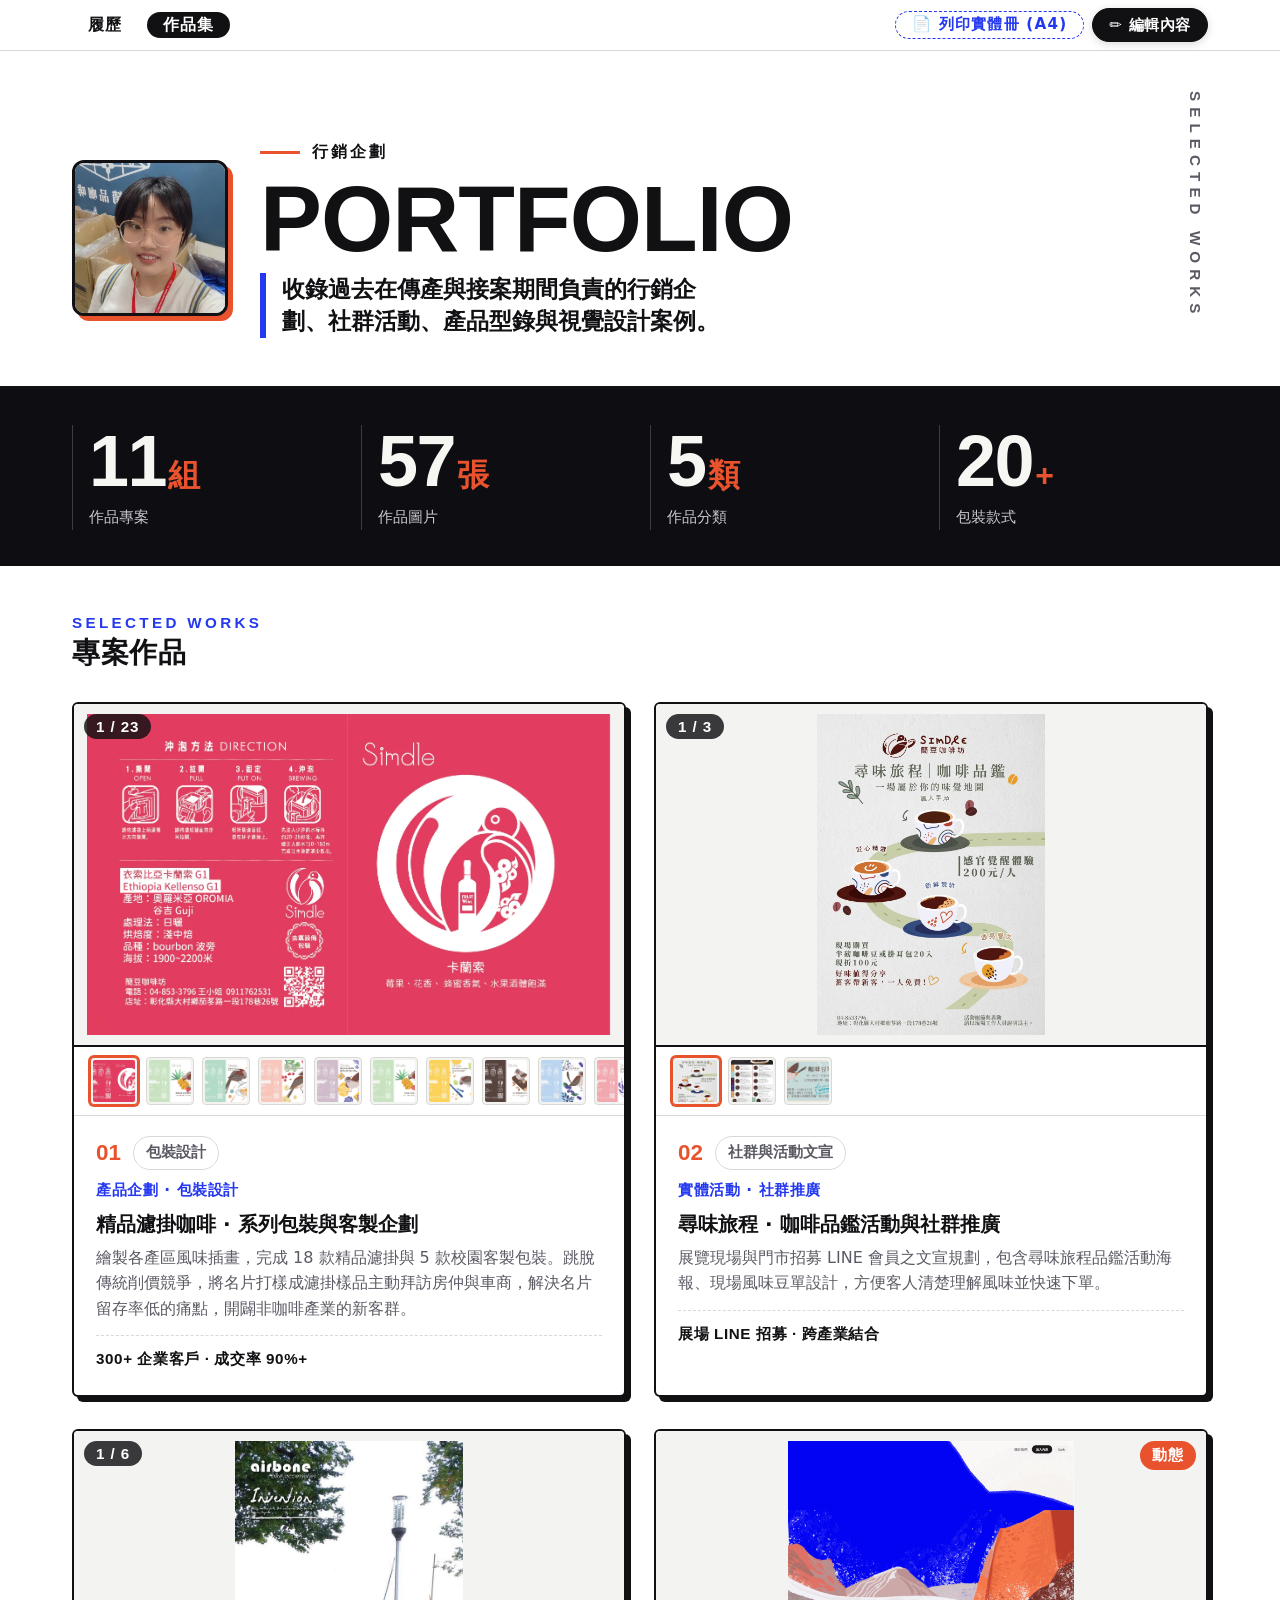
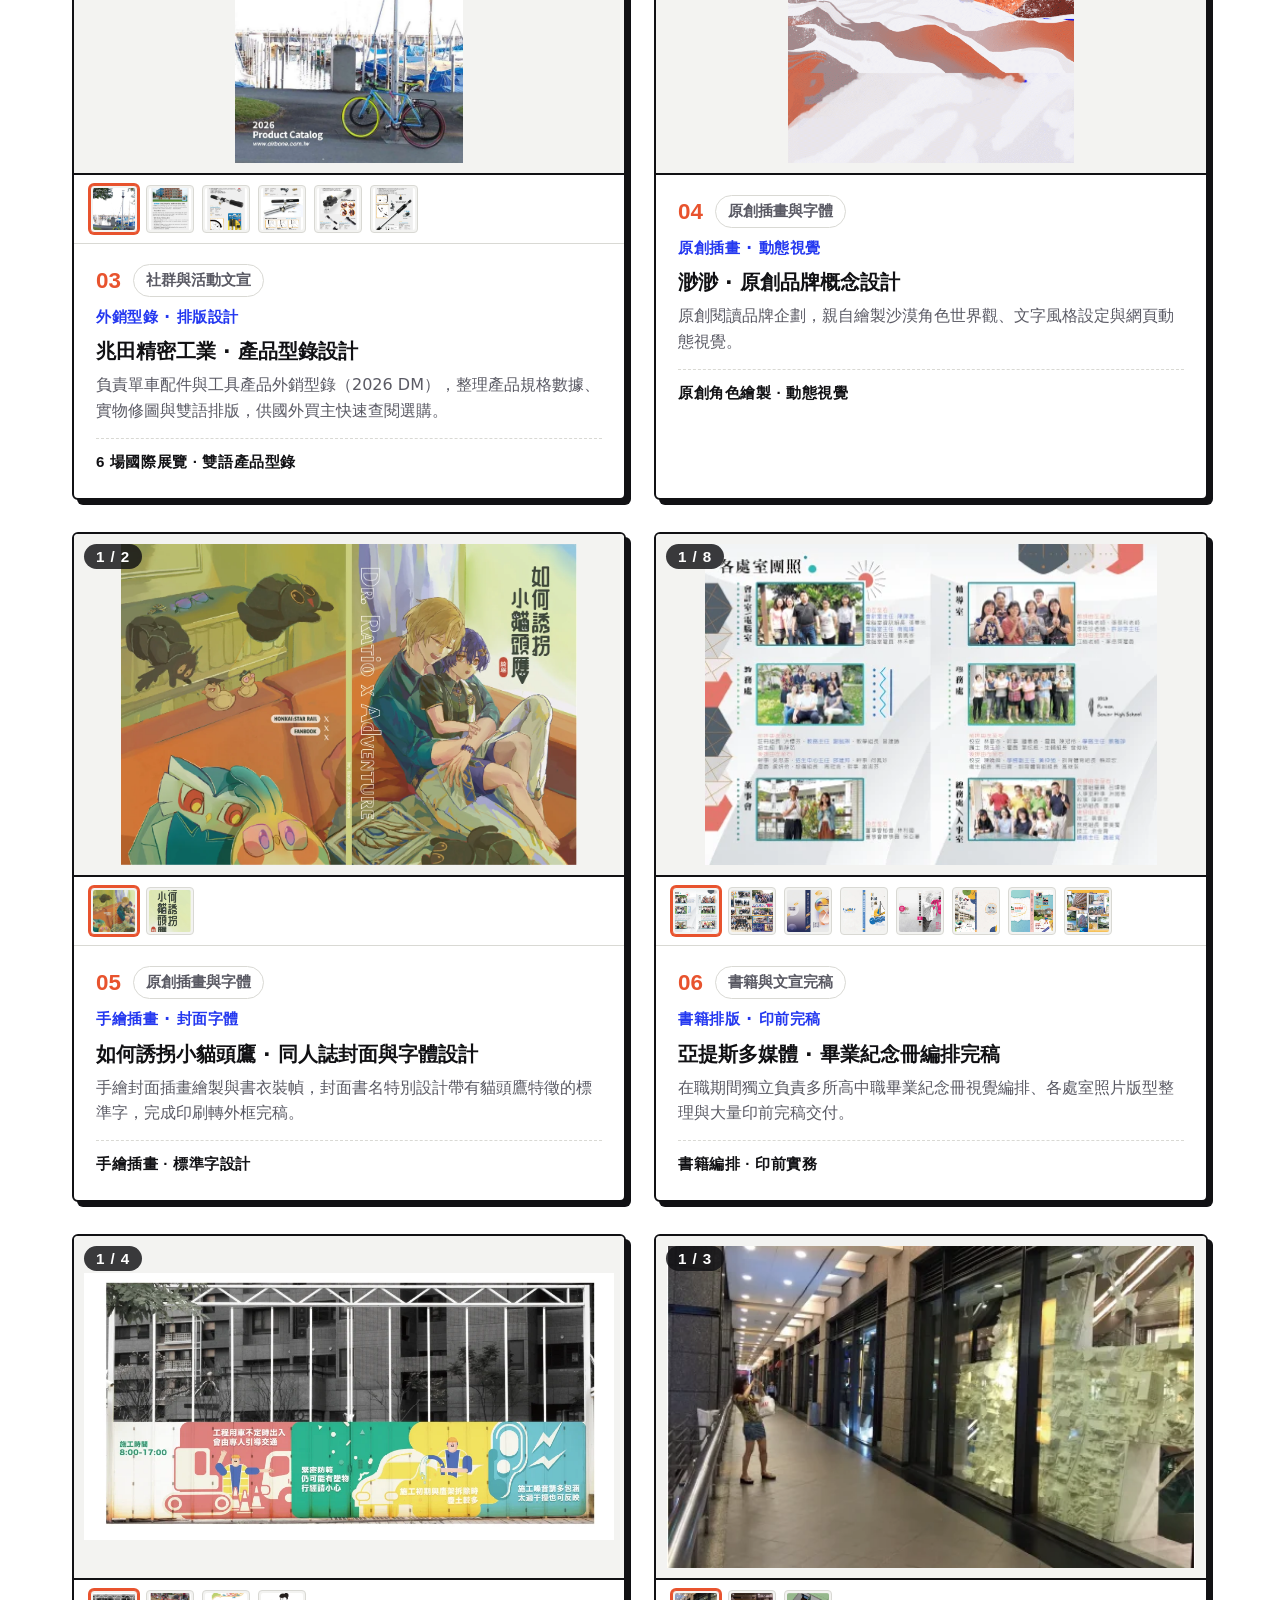
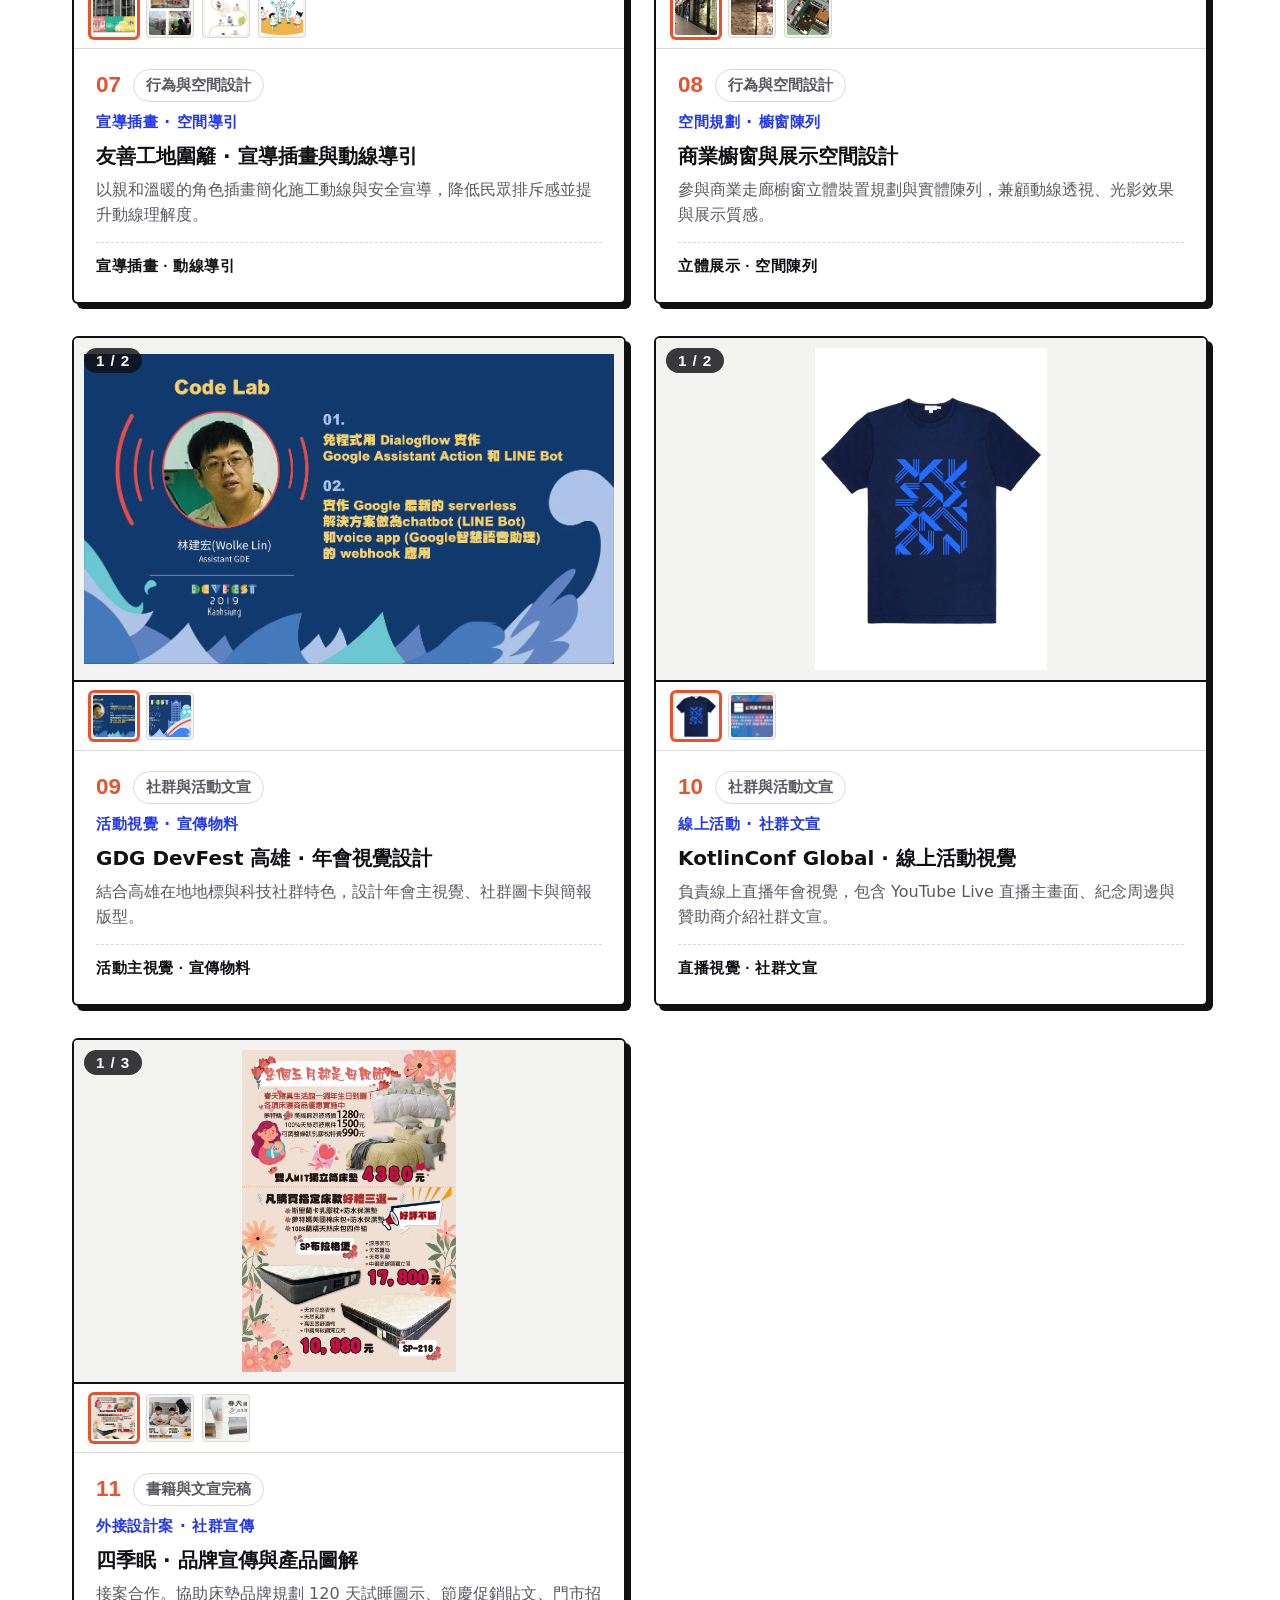
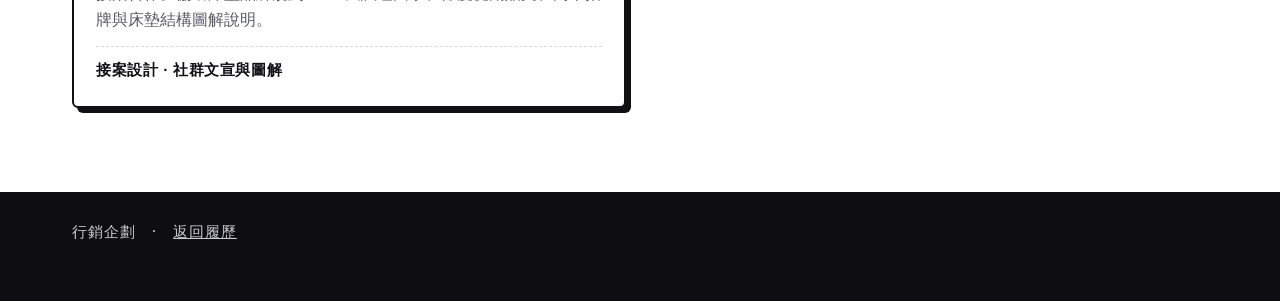
==== commit abe654cf: "feat: refine tone, polish stats breaks, remove location, Antigravity skills, 8-sheet 2-column bookle" ====
--- a/portfolio.html
+++ b/portfolio.html
@@ -8,17 +8,17 @@
   <meta name="theme-color" content="#2438f0">
   <meta name="apple-mobile-web-app-capable" content="yes">
   <meta name="apple-mobile-web-app-status-bar-style" content="black-translucent">
-  <link rel="stylesheet" href="assets/css/site.css?v=12">
-  <link rel="stylesheet" href="assets/css/portfolio.css?v=12">
+  <link rel="stylesheet" href="assets/css/site.css?v=13">
+  <link rel="stylesheet" href="assets/css/portfolio.css?v=13">
 </head>
 <body>
   <main id="app"></main>
   <noscript><p style="padding:24px">請開啟 JavaScript 以顯示作品集內容。</p></noscript>
 
-  <script src="assets/js/content.js?v=12"></script>
-  <script src="assets/js/qrcode.js?v=12"></script>
-  <script src="assets/js/editor.js?v=12"></script>
-  <script src="assets/js/portfolio.js?v=12"></script>
+  <script src="assets/js/content.js?v=13"></script>
+  <script src="assets/js/qrcode.js?v=13"></script>
+  <script src="assets/js/editor.js?v=13"></script>
+  <script src="assets/js/portfolio.js?v=13"></script>
   <script>
     if ('serviceWorker' in navigator) {
       navigator.serviceWorker.register('./sw.js').then(reg => {
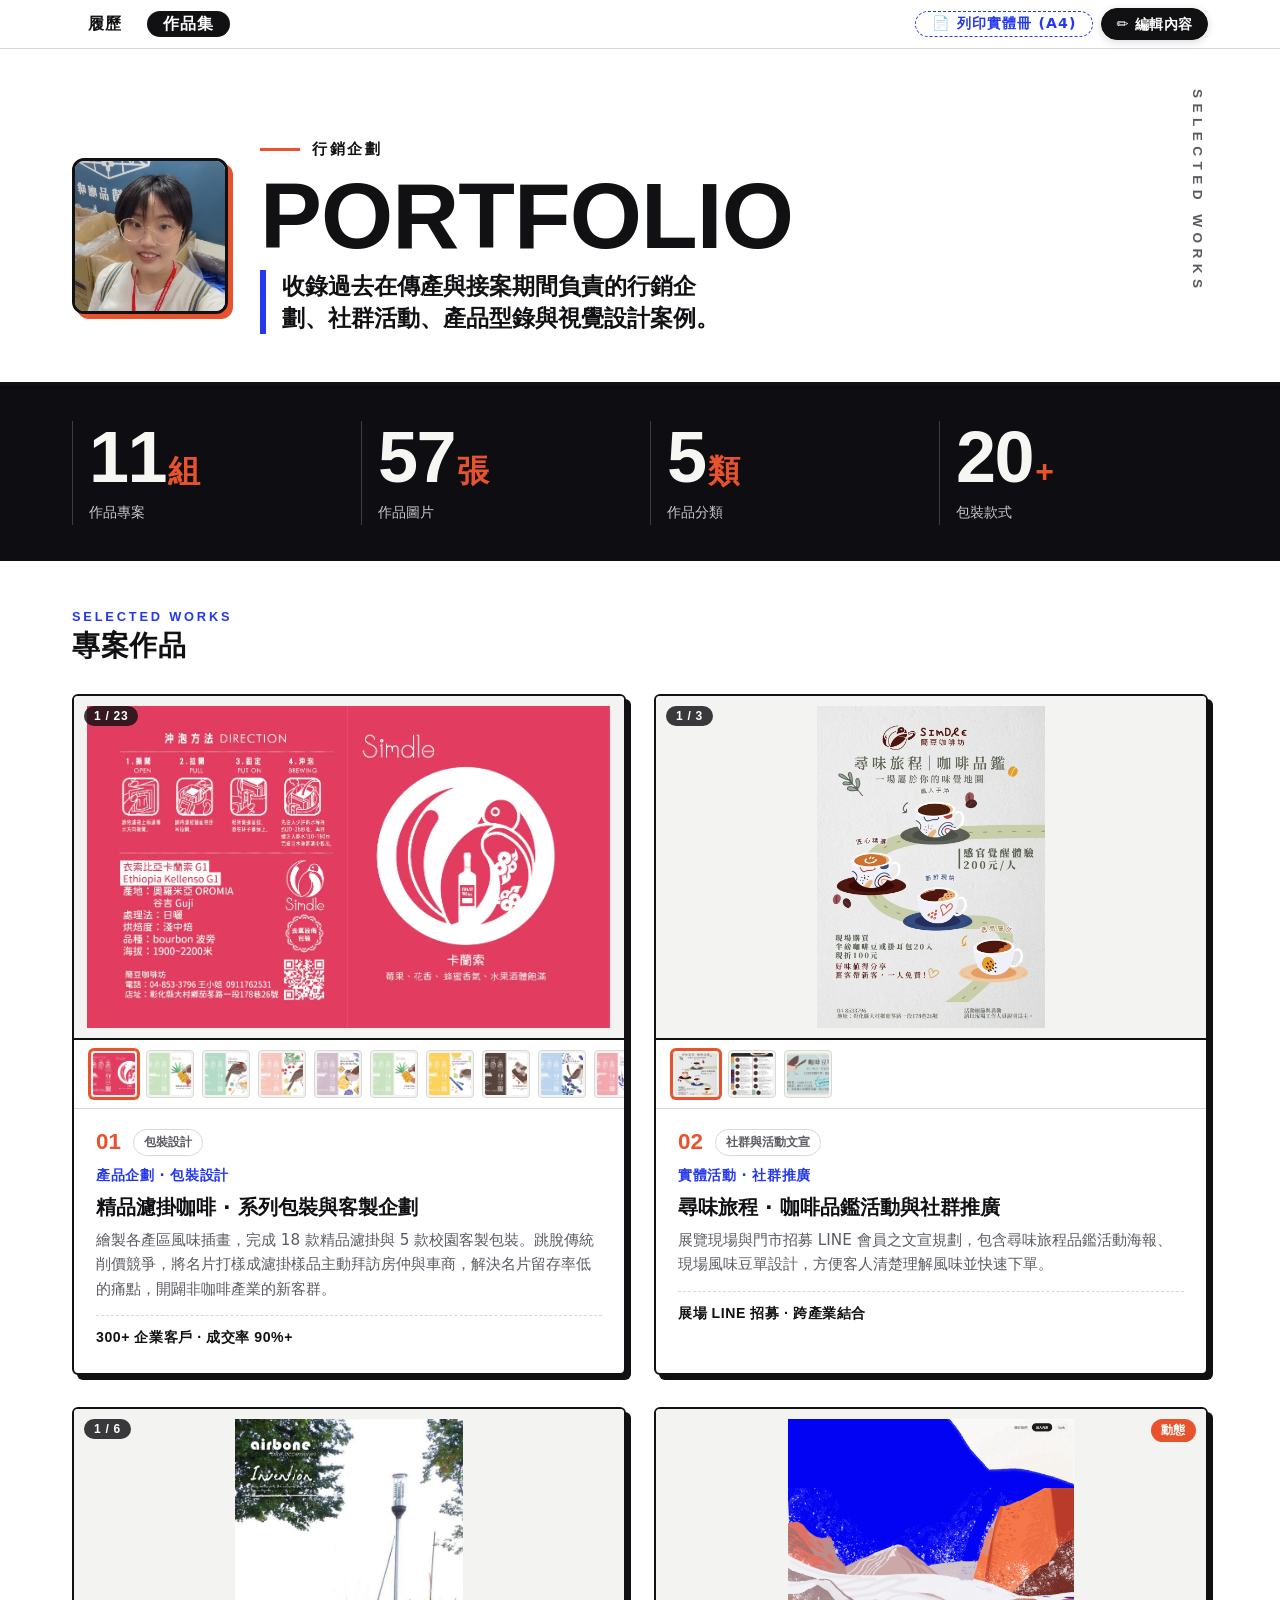
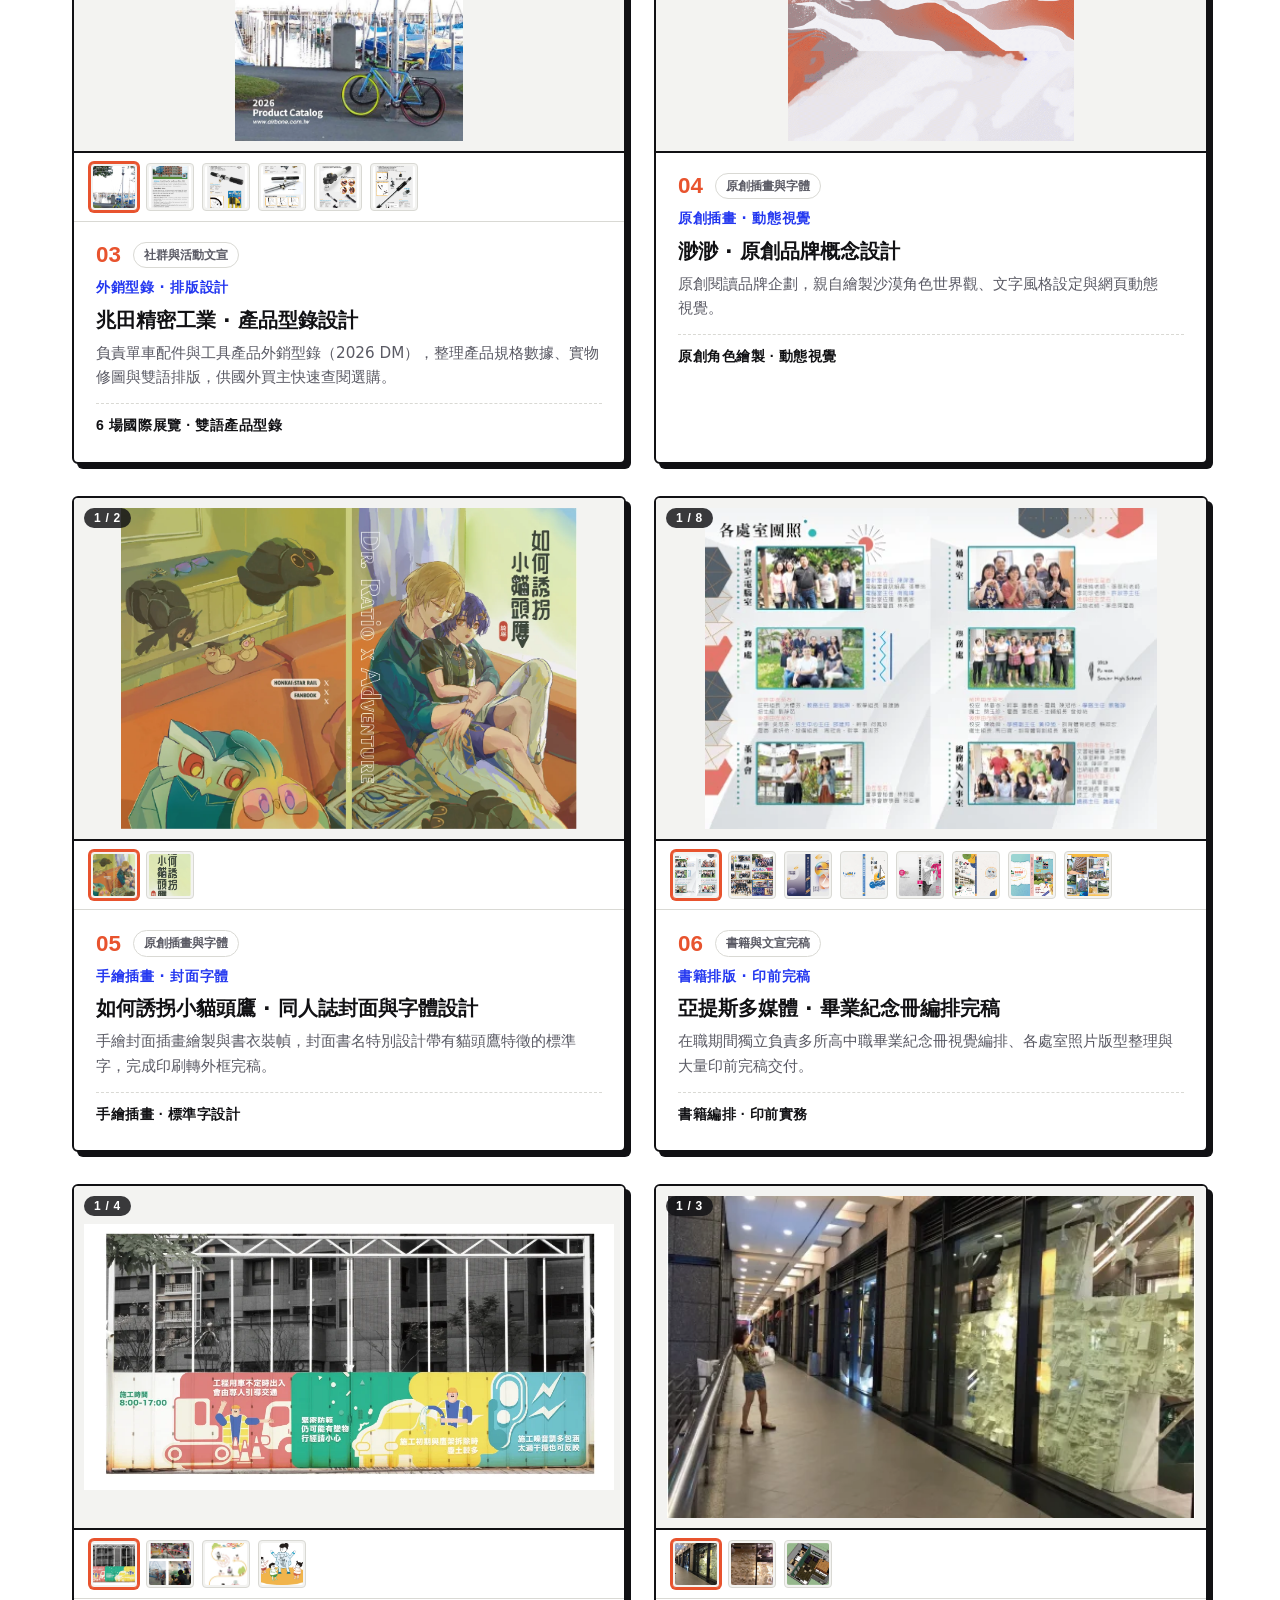
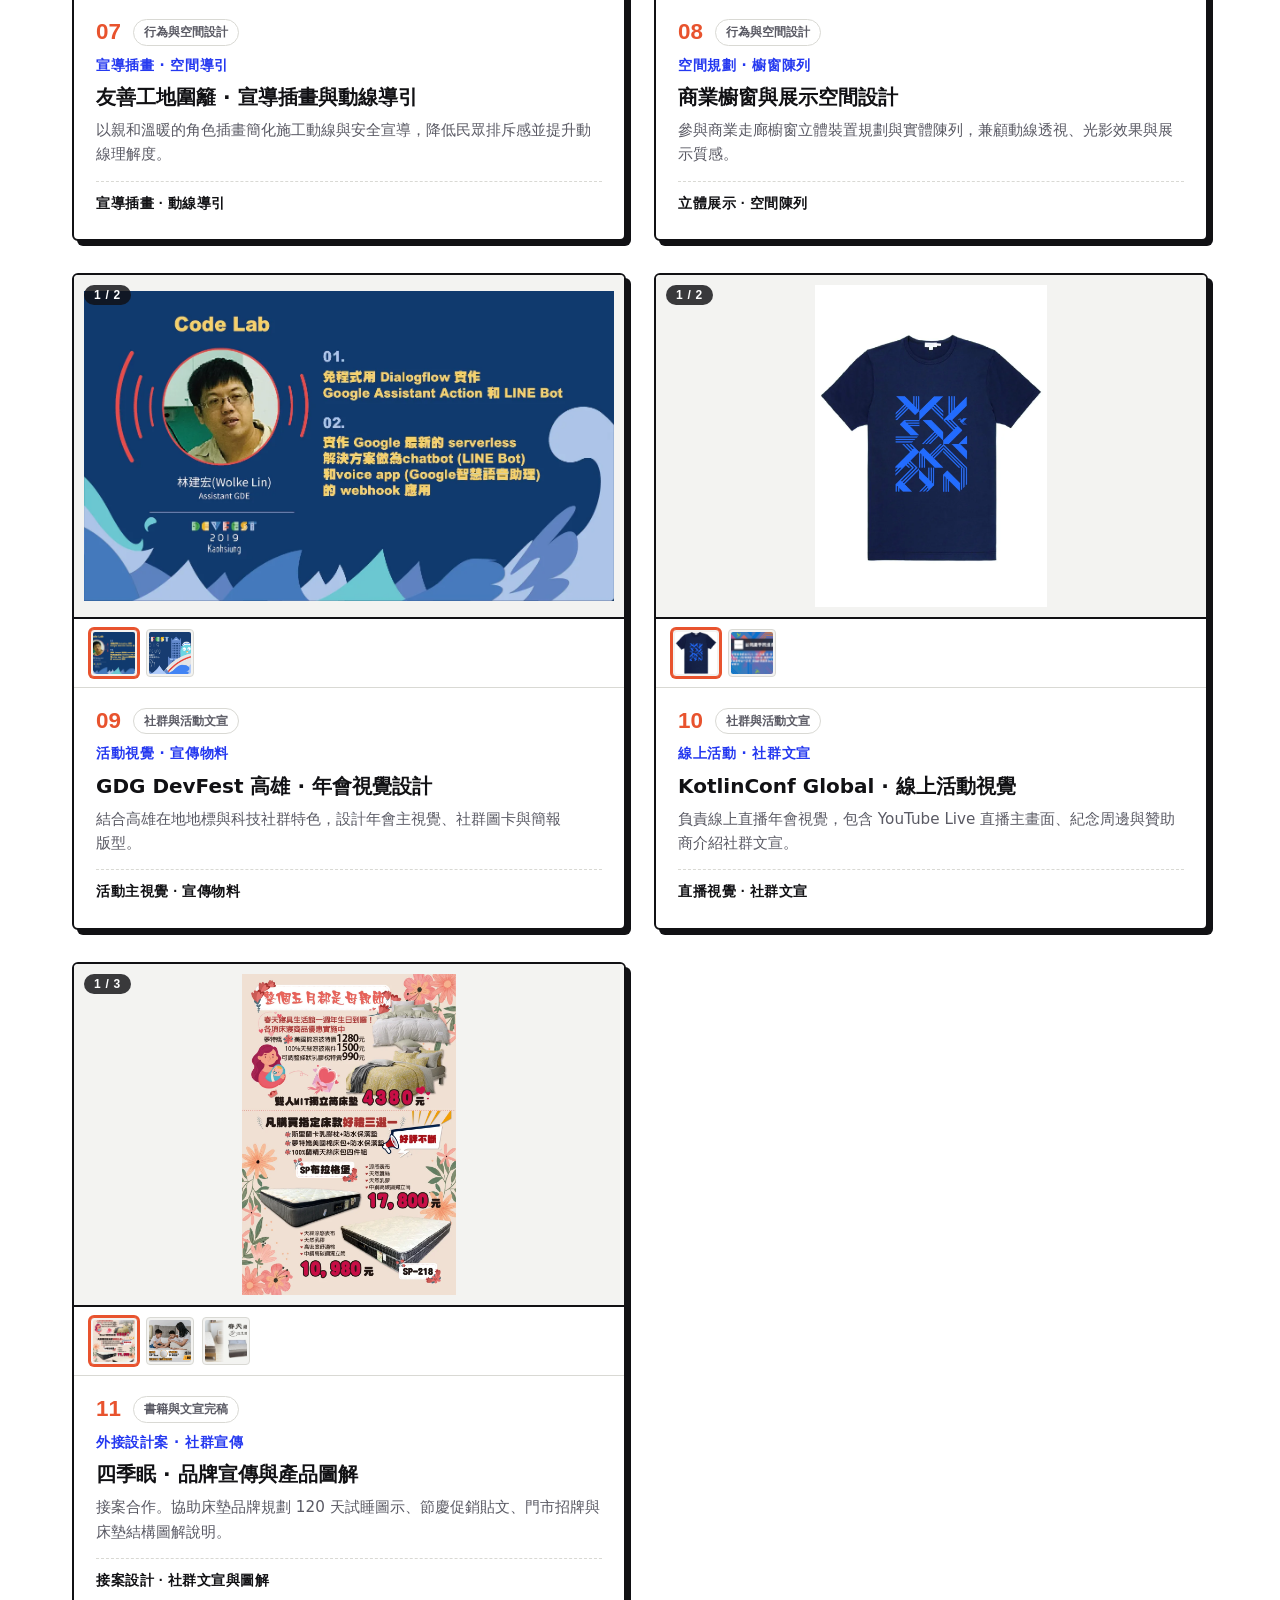
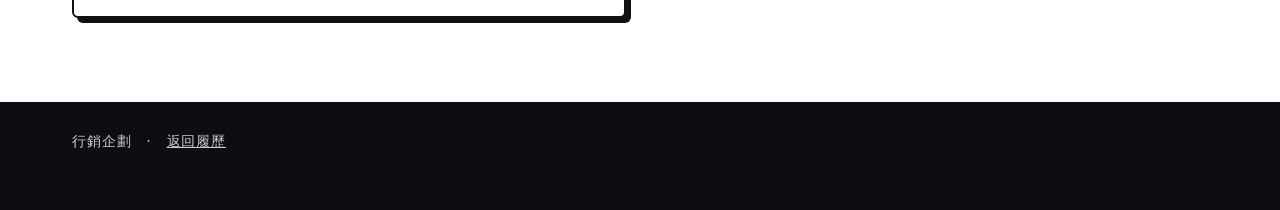
==== commit d72207f4: "fix(web): restore original magazine font sizes, remove phone from online resume, bump cache v14" ====
--- a/portfolio.html
+++ b/portfolio.html
@@ -8,17 +8,17 @@
   <meta name="theme-color" content="#2438f0">
   <meta name="apple-mobile-web-app-capable" content="yes">
   <meta name="apple-mobile-web-app-status-bar-style" content="black-translucent">
-  <link rel="stylesheet" href="assets/css/site.css?v=13">
-  <link rel="stylesheet" href="assets/css/portfolio.css?v=13">
+  <link rel="stylesheet" href="assets/css/site.css?v=14">
+  <link rel="stylesheet" href="assets/css/portfolio.css?v=14">
 </head>
 <body>
   <main id="app"></main>
   <noscript><p style="padding:24px">請開啟 JavaScript 以顯示作品集內容。</p></noscript>
 
-  <script src="assets/js/content.js?v=13"></script>
-  <script src="assets/js/qrcode.js?v=13"></script>
-  <script src="assets/js/editor.js?v=13"></script>
-  <script src="assets/js/portfolio.js?v=13"></script>
+  <script src="assets/js/content.js?v=14"></script>
+  <script src="assets/js/qrcode.js?v=14"></script>
+  <script src="assets/js/editor.js?v=14"></script>
+  <script src="assets/js/portfolio.js?v=14"></script>
   <script>
     if ('serviceWorker' in navigator) {
       navigator.serviceWorker.register('./sw.js').then(reg => {
--- a/assets/css/site.css
+++ b/assets/css/site.css
@@ -86,7 +86,7 @@
   margin-inline-start: auto;
   border: 1.5px dashed var(--accent);
   color: var(--accent);
-  font-size: 0.95rem; /* 11級字以上 */
+  font-size: .88rem;
 }
 .topnav a.nav-print-tag:hover {
   background: var(--accent);
@@ -95,8 +95,8 @@
 }
 .nav-edit-btn {
   display: inline-flex; align-items: center; justify-content: center; gap: 6px;
-  min-block-size: 34px; padding: 0 16px;
-  font-family: var(--font-cjk); font-weight: 800; font-size: 0.95rem; /* 11級字以上 */
+  min-block-size: 32px; padding: 0 14px;
+  font-family: var(--font-cjk); font-weight: 800; font-size: .9rem;
   letter-spacing: .04em; cursor: pointer;
   background: var(--ink); color: var(--paper);
   border: 1.5px solid var(--ink); border-radius: 999px;
@@ -134,7 +134,7 @@
   display: flex; flex-direction: column; gap: 4px;
 }
 h2 span {
-  font-family: var(--font-display); font-size: 0.95rem; font-weight: 700; /* 11級字以上 */
+  font-family: var(--font-display); font-size: .8rem; font-weight: 700;
   letter-spacing: .22em; color: var(--accent);
 }
 :root[data-mode="dark"] h2 span { color: #8c97ff; }
@@ -150,7 +150,7 @@
 .hero .vert {
   position: absolute; top: 40px; right: max(var(--pad), calc((100% - var(--max)) / 2));
   writing-mode: vertical-rl;
-  font-family: var(--font-display); font-weight: 700; letter-spacing: .4em; font-size: 0.95rem; /* 11級字以上 */
+  font-family: var(--font-display); font-weight: 700; letter-spacing: .4em; font-size: .85rem;
   color: var(--muted);
 }
 .hero-top {
@@ -193,8 +193,8 @@
   color: #fff;
   border: 1px solid rgba(255, 255, 255, 0.5);
   border-radius: 999px;
-  padding: 4px 14px;
-  font-size: 0.95rem; /* 11級字以上 */
+  padding: 4px 12px;
+  font-size: 0.75rem;
   font-weight: 700;
   cursor: pointer;
   white-space: nowrap;
@@ -205,7 +205,7 @@
 .photo-switch-btn:hover {
   background: var(--accent);
 }
-.eyebrow { font-weight: 700; letter-spacing: .18em; font-size: 1rem; display: flex; align-items: center; gap: 12px; }
+.eyebrow { font-weight: 700; letter-spacing: .18em; font-size: .95rem; display: flex; align-items: center; gap: 12px; }
 .eyebrow::before { content: ""; inline-size: 40px; block-size: 3px; background: var(--accent-2); }
 .name {
   font-size: clamp(3.4rem, 9.5vw, 5.8rem);
@@ -218,12 +218,12 @@
 .hero-contact { display: flex; flex-wrap: wrap; gap: 24px; align-items: flex-start; }
 .hero-contact dl { display: flex; flex-wrap: wrap; gap: 16px 36px; min-inline-size: 0; }
 .hero-contact dl > div { display: grid; grid-template-columns: 4.5rem auto; gap: 12px; border-block-start: 1px solid var(--soft-rule); padding-block-start: 10px; }
-.hero-contact dt { font-family: var(--font-display); letter-spacing: .15em; font-size: 0.95rem; font-weight: 700; color: var(--muted); padding-block-start: 3px; }
-.hero-contact .break { font-size: 1rem; }
+.hero-contact dt { font-family: var(--font-display); letter-spacing: .15em; font-size: .85rem; font-weight: 700; color: var(--muted); padding-block-start: 3px; }
+.hero-contact .break { font-size: .95rem; }
 .qr { inline-size: 132px; flex: none; text-align: center; }
 .qr-code { background: #fff; padding: 8px; border: 2px solid var(--rule); border-radius: 4px; color: #000; }
 .qr-code svg { inline-size: 100%; }
-.qr figcaption { margin-block-start: 6px; font-size: 0.95rem; font-weight: 700; letter-spacing: .1em; }
+.qr figcaption { margin-block-start: 6px; font-size: .85rem; font-weight: 700; letter-spacing: .1em; }
 
 /* ---------- 數字帶 ---------- */
 .stats { background: var(--dark); color: var(--on-dark); padding-block: 36px; }
@@ -232,8 +232,8 @@
 .num { display: flex; align-items: baseline; gap: 2px; font-family: var(--font-display); line-height: 1; }
 .num b { font-size: clamp(3rem, 7vw, 4.5rem); font-weight: 700; letter-spacing: -.02em; }
 .num i { font-style: normal; font-size: clamp(1.4rem, 3vw, 2rem); font-weight: 700; color: var(--accent-2); }
-.lbl { display: block; margin-block-start: 8px; font-size: 0.95rem; color: #c9c9d1; } /* 11級字以上 */
-.stats .add-btn { color: var(--on-dark); border-color: #ffffff66; font-size: 0.95rem; }
+.lbl { display: block; margin-block-start: 8px; font-size: .9rem; color: #c9c9d1; }
+.stats .add-btn { color: var(--on-dark); border-color: #ffffff66; }
 
 /* ---------- 簡介 ---------- */
 .intro { padding-block: 64px 24px; display: grid; gap: 28px; }
@@ -243,7 +243,7 @@
 .strength { position: relative; display: grid; grid-template-columns: 56px 1fr; gap: 12px; padding-block: 20px; border-block-end: 1px solid var(--soft-rule); }
 .idx { font-family: var(--font-display); font-weight: 700; font-size: 2rem; line-height: 1; color: var(--accent-2); }
 .strength h3, .cases h4 { font-size: 1.15rem; font-weight: 800; margin-block-end: 4px; }
-.strength p { color: var(--muted); max-inline-size: 60ch; font-size: 1rem; }
+.strength p { color: var(--muted); max-inline-size: 60ch; }
 .strength { align-content: start; }
 @media (min-width: 720px) {
   .strengths { grid-template-columns: repeat(3, 1fr); column-gap: 28px; border-block-start: 0; }
@@ -259,21 +259,21 @@
 }
 .badge {
   justify-self: start; background: #fff; color: #1a2bc4;
-  font-weight: 800; font-size: 0.95rem; letter-spacing: .12em; padding: 4px 14px; border-radius: 999px; /* 11級字以上 */
+  font-weight: 800; font-size: .85rem; letter-spacing: .14em; padding: 4px 14px; border-radius: 999px;
 }
 .feat-head { display: flex; flex-wrap: wrap; justify-content: space-between; gap: 8px 24px; align-items: baseline; }
 .featured h3 { font-size: clamp(1.5rem, 3.4vw, 2.1rem); font-weight: 900; line-height: 1.2; }
-.featured .role { font-weight: 600; color: var(--on-accent); opacity: .95; font-size: 1.05rem; }
+.featured .role { font-weight: 600; color: var(--on-accent); opacity: .92; }
 .featured .period { font-family: var(--font-display); font-weight: 700; letter-spacing: .06em; font-size: 1.1rem; color: var(--on-accent); }
 .result { font-size: 1.15rem; font-weight: 700; line-height: 1.55; padding-block: 14px; border-block: 1px solid #ffffff55; max-inline-size: 48ch; }
 .cases { display: grid; gap: 18px 32px; }
 .cases li { position: relative; display: grid; grid-template-columns: 40px 1fr; gap: 12px; }
 .cases .idx { color: #ffffffb3; font-size: 1.5rem; }
-.cases p { opacity: .95; font-size: 1rem; }
+.cases p { opacity: .95; }
 @container featured (min-width: 620px) { .cases { grid-template-columns: 1fr 1fr; } }
 .feat-link {
   justify-self: start; display: inline-flex; align-items: center; min-block-size: var(--target-size);
-  padding: 0 20px; background: #fff; color: #1a2bc4; font-weight: 800; font-size: 0.95rem; text-decoration: none; border-radius: 999px;
+  padding: 0 20px; background: #fff; color: #1a2bc4; font-weight: 800; text-decoration: none; border-radius: 999px;
   transition: transform .1s, box-shadow .15s;
 }
 .feat-link:hover { box-shadow: 0 4px 0 var(--accent-2); }
@@ -286,14 +286,14 @@
 }
 .job:first-child { border-block-start: 3px solid var(--rule); }
 .job header { display: grid; gap: 4px; }
-.job h3 { font-size: 1.25rem; font-weight: 800; }
-.role { color: var(--muted); font-weight: 600; font-size: 1rem; }
-.period { font-family: var(--font-display); font-weight: 700; letter-spacing: .05em; font-size: 1rem; color: var(--muted); }
+.job h3 { font-size: 1.2rem; font-weight: 800; }
+.role { color: var(--muted); font-weight: 600; }
+.period { font-family: var(--font-display); font-weight: 700; letter-spacing: .05em; color: var(--muted); }
 .job-body ul { display: grid; gap: 8px; }
-.job-body li { position: relative; padding-inline-start: 1.2em; font-size: 1rem; }
+.job-body li { position: relative; padding-inline-start: 1.2em; }
 .job-body li::before { content: ""; position: absolute; inset-inline-start: 0; inset-block-start: .72em; inline-size: .55em; block-size: 3px; background: var(--accent-2); }
 @media (min-width: 640px) {
-  .job { grid-template-columns: 200px 1fr; gap: 28px; }
+  .job { grid-template-columns: 190px 1fr; gap: 28px; }
   .job header { grid-template-columns: 1fr; }
   .job header { display: flex; flex-direction: column-reverse; gap: 8px; justify-content: flex-end; align-self: start; }
 }
@@ -304,18 +304,18 @@
 .skills { display: grid; gap: 22px; align-content: start; }
 .skill-group { position: relative; display: grid; gap: 10px; padding-block-start: 14px; border-block-start: 1px solid var(--soft-rule); }
 .skills h2 { margin-block-end: 6px; }
-.skill-group h4 { font-size: 1.05rem; font-weight: 800; }
+.skill-group h4 { font-size: 1rem; font-weight: 800; }
 .chips { display: flex; flex-wrap: wrap; gap: 8px; }
-.chips li { position: relative; padding: 6px 16px; border: 1.5px solid var(--ink); border-radius: 999px; font-size: 0.95rem; } /* 11級字以上 */
+.chips li { position: relative; padding: 4px 14px; border: 1.5px solid var(--ink); border-radius: 999px; font-size: .95rem; }
 .edu li { position: relative; padding-block: 14px; border-block-start: 1px solid var(--soft-rule); }
-.strong { font-weight: 800; font-size: 1.05rem; }
-.muted { color: var(--muted); font-family: var(--font-display); letter-spacing: .05em; font-size: 0.95rem; }
+.strong { font-weight: 800; }
+.muted { color: var(--muted); font-family: var(--font-display); letter-spacing: .05em; }
 .certs { display: grid; gap: 4px; margin-block-start: 8px; }
-.certs li { position: relative; padding-block: 8px; border-block-start: 1px solid var(--soft-rule); font-size: 1rem; }
+.certs li { position: relative; padding-block: 8px; border-block-start: 1px solid var(--soft-rule); }
 .side { display: grid; align-content: start; }
 .side h2 + ul, .side h2 + * { margin-block-start: 12px; }
 
-.foot { padding-block: 28px 56px; background: var(--dark); color: #c9c9d1; font-size: 0.95rem; letter-spacing: .06em; }
+.foot { padding-block: 28px 56px; background: var(--dark); color: #c9c9d1; font-size: .9rem; letter-spacing: .06em; }
 
 /* ==========================================================
    編輯模式
@@ -326,12 +326,12 @@
 .editing .add-btn {
   display: inline-flex; align-items: center; justify-content: center; margin-block-start: 10px;
   min-block-size: var(--target-size); padding: 0 16px;
-  font: inherit; font-weight: 700; font-size: 0.95rem; color: var(--accent); background: transparent;
+  font: inherit; font-weight: 700; font-size: .9rem; color: var(--accent); background: transparent;
   border: 2px dashed currentColor; border-radius: 999px; cursor: pointer;
 }
 .ctl button {
   min-inline-size: var(--target-size); min-block-size: var(--target-size);
-  font: inherit; font-size: 0.95rem; cursor: pointer;
+  font: inherit; font-size: .9rem; cursor: pointer;
   border: 1px solid var(--soft-rule); background: var(--paper); color: var(--ink); border-radius: 8px;
 }
 .ctl button.danger { color: #b3261e; }
@@ -350,19 +350,19 @@
   display: none !important; /* 已由頂部導覽列按鈕 nav-edit-btn 統一控管 */
 }
 .edit-bar button, .eb-color {
-  min-block-size: 34px; min-inline-size: 34px;
-  padding: 0 14px; font: inherit; font-weight: 700; font-size: 0.95rem; cursor: pointer;
+  min-block-size: var(--target-size); min-inline-size: var(--target-size);
+  padding: 0 14px; font: inherit; font-weight: 700; font-size: .9rem; cursor: pointer;
   background: var(--paper); color: var(--ink); border: 1.5px solid var(--ink); border-radius: 999px;
 }
 .edit-bar button:disabled { opacity: .35; cursor: default; }
 .eb-tools {
-  display: flex; flex-wrap: wrap; justify-content: flex-end; gap: 8px; max-inline-size: min(92vw, 560px);
-  padding: 10px; background: var(--paper); border: 1.5px solid var(--ink); border-radius: 18px; box-shadow: 0 8px 28px rgba(0,0,0,0.25);
+  display: flex; flex-wrap: wrap; justify-content: flex-end; gap: 6px; max-inline-size: min(92vw, 520px);
+  padding: 8px; background: var(--paper); border: 1.5px solid var(--ink); border-radius: 18px; box-shadow: 0 8px 28px #0003;
 }
 .eb-tools[hidden], .eb-note[hidden] { display: none; }
-.eb-color { display: inline-flex; align-items: center; gap: 6px; font-size: 0.95rem; }
+.eb-color { display: inline-flex; align-items: center; gap: 6px; }
 .eb-color input { inline-size: 32px; block-size: 28px; padding: 0; border: 0; background: none; }
-.eb-note { max-inline-size: 320px; font-size: 0.95rem; line-height: 1.45; color: var(--muted); background: var(--paper); padding: 8px 12px; border-radius: 10px; text-align: end; border: 1px solid var(--soft-rule); }
+.eb-note { max-inline-size: 280px; font-size: .75rem; line-height: 1.4; color: var(--muted); background: var(--paper); padding: 6px 10px; border-radius: 10px; text-align: end; }
 
 @media (prefers-reduced-motion: reduce) {
   * { transition: none !important; animation: none !important; }
@@ -372,8 +372,7 @@
 @media print {
   @page { size: A4; margin: 10mm; }
   :root { --max: 100%; --pad: 0px; }
-  body { font-size: 11pt !important; line-height: 1.5; -webkit-print-color-adjust: exact; print-color-adjust: exact; }
-  p, li, dt, dd, span { font-size: 11pt !important; }
+  body { font-size: 10pt; line-height: 1.5; -webkit-print-color-adjust: exact; print-color-adjust: exact; }
   .topnav, .edit-bar, .nav-edit-btn, .add-btn, .ctl, .vert, .feat-link { display: none !important; }
   .hero { padding-block: 0 14px; gap: 14px; }
   .name { font-size: 54pt; }
--- a/assets/css/portfolio.css
+++ b/assets/css/portfolio.css
@@ -69,10 +69,10 @@
 .stage-badge,
 .stage-count {
   position: absolute;
-  font-size: 0.95rem; /* 11級字以上 */
+  font-size: .75rem;
   font-weight: 800;
   letter-spacing: .06em;
-  padding: 4px 12px;
+  padding: 3px 10px;
   border-radius: 999px;
   background: rgba(17, 17, 20, .82);
   color: #fff;
@@ -129,10 +129,10 @@
 }
 .p-top .idx { font-size: 1.4rem; margin-inline-end: 4px; }
 .chip {
-  font-size: 0.95rem; /* 11級字以上 */
+  font-size: .78rem;
   font-weight: 700;
-  padding: 3px 12px;
-  border: 1.5px solid var(--soft-rule);
+  padding: 2px 10px;
+  border: 1px solid var(--soft-rule);
   border-radius: 999px;
   color: var(--muted);
 }
@@ -142,7 +142,7 @@
   color: var(--on-accent);
 }
 .p-tag {
-  font-size: 0.95rem; /* 11級字以上 */
+  font-size: .85rem;
   font-weight: 800;
   color: var(--accent);
   letter-spacing: .04em;
@@ -154,7 +154,7 @@
   line-height: 1.3;
 }
 .p-desc {
-  font-size: 1rem; /* 11級字以上 */
+  font-size: .95rem;
   color: var(--muted);
   line-height: 1.6;
 }
@@ -163,7 +163,7 @@
   padding-block-start: 10px;
   border-block-start: 1px dashed var(--soft-rule);
   font-family: var(--font-display);
-  font-size: 0.95rem; /* 11級字以上 */
+  font-size: .88rem;
   font-weight: 700;
   letter-spacing: .04em;
   color: var(--ink);
@@ -216,7 +216,7 @@
   border-radius: 4px;
 }
 dialog.lb figcaption {
-  font-size: 1rem; /* 11級字以上 */
+  font-size: .92rem;
   color: #d0d0d8;
   text-align: center;
   line-height: 1.4;
